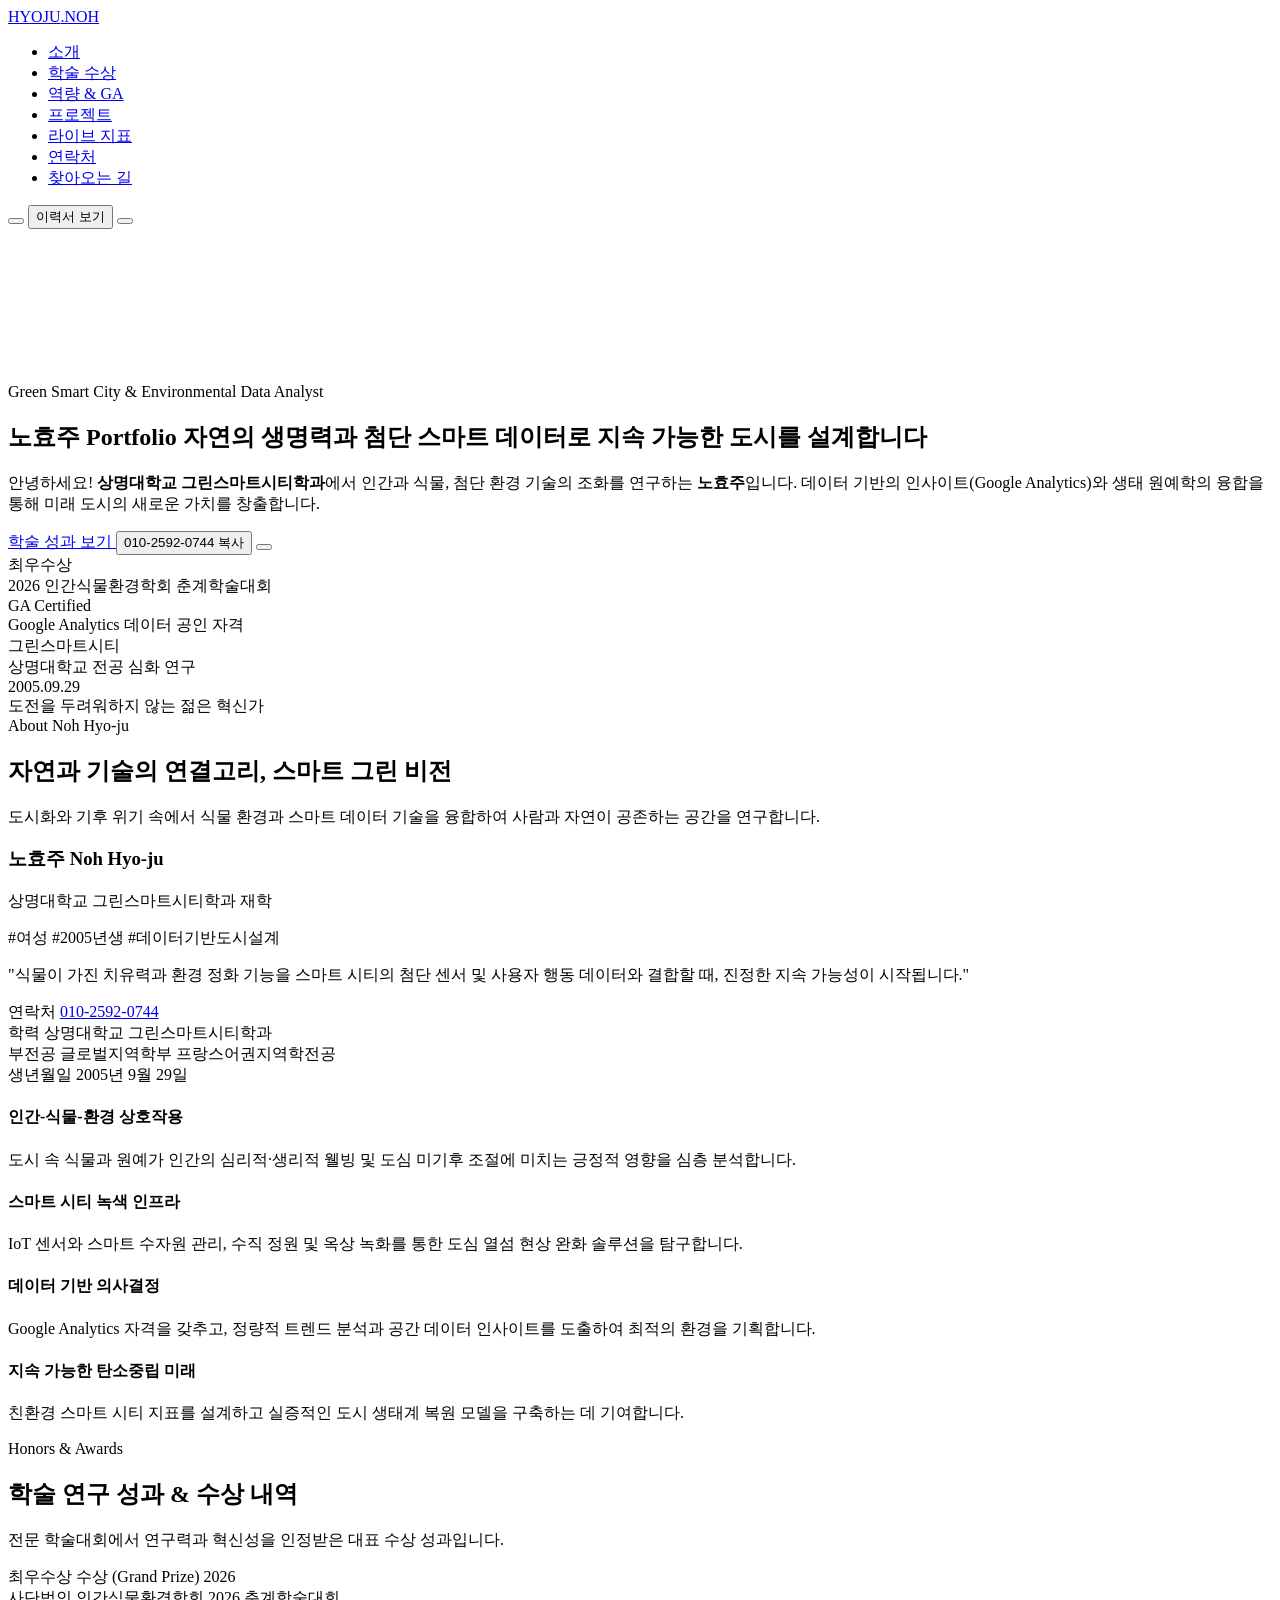
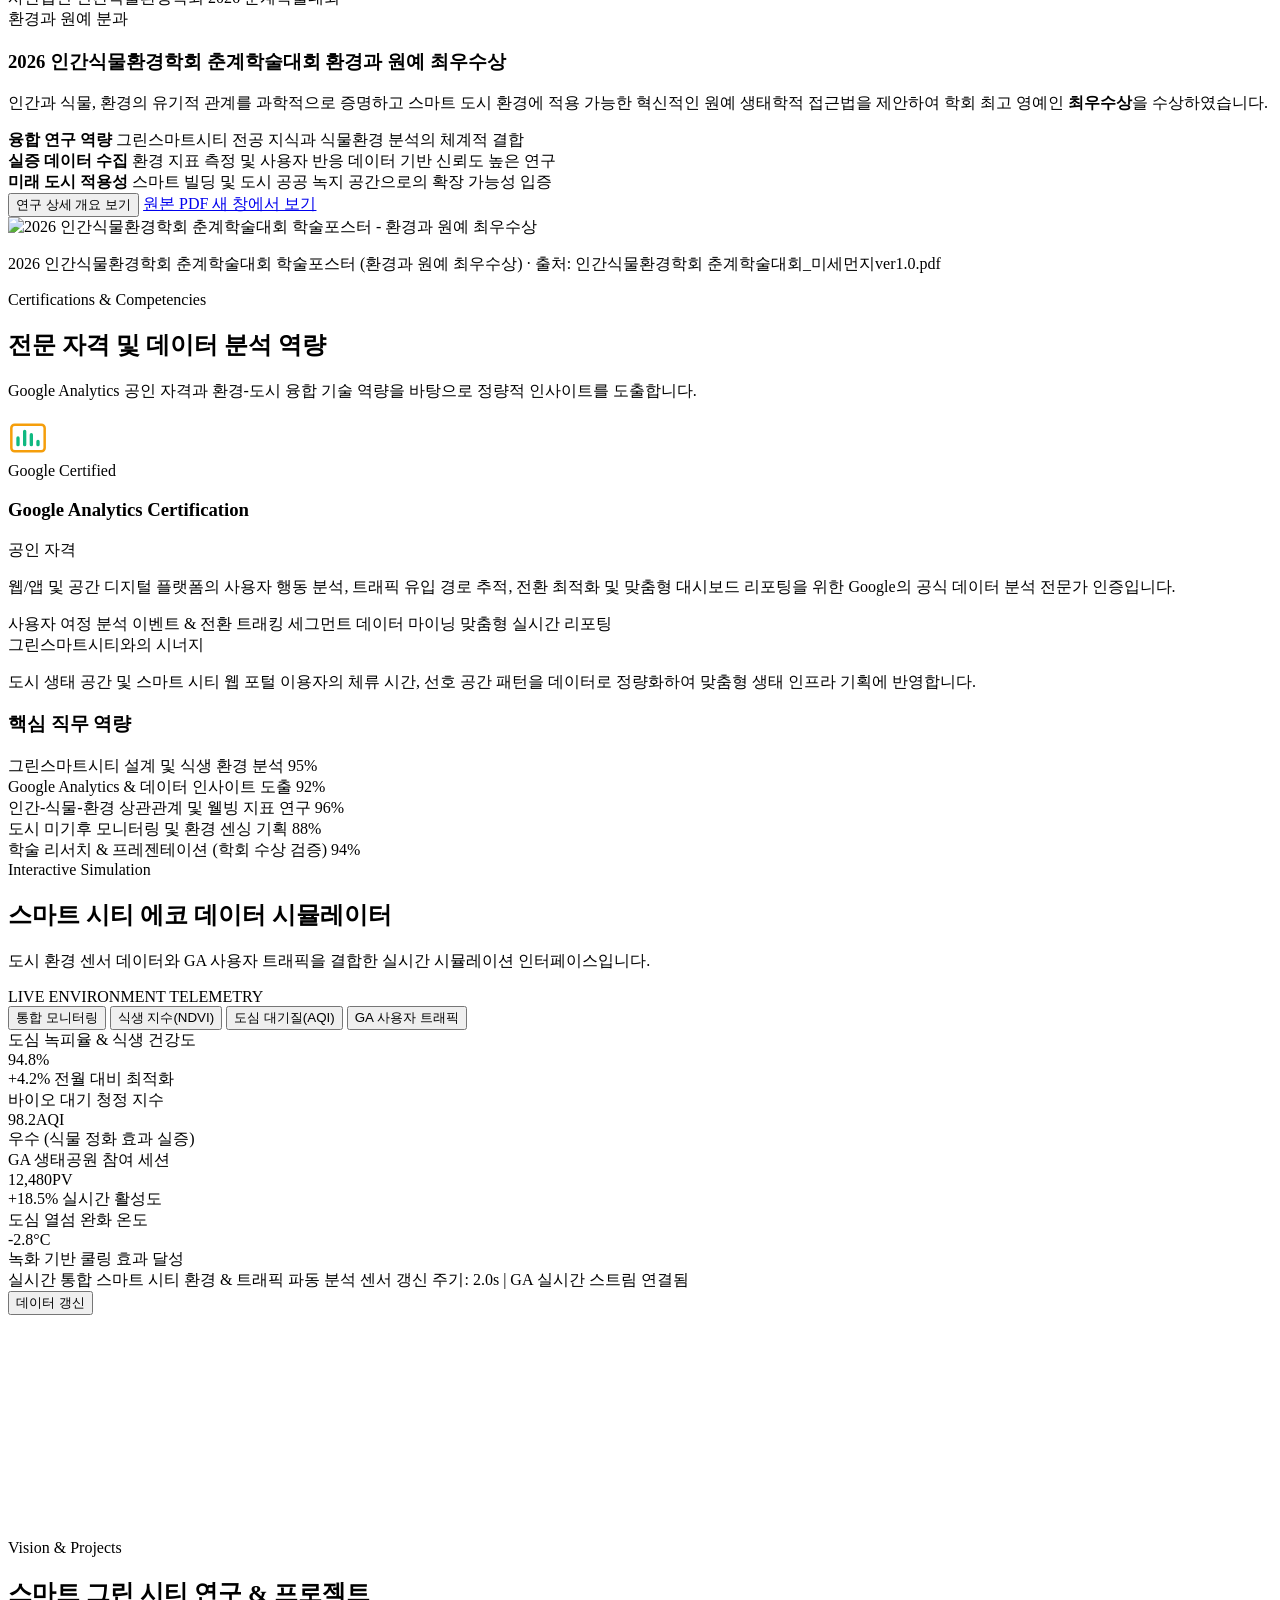
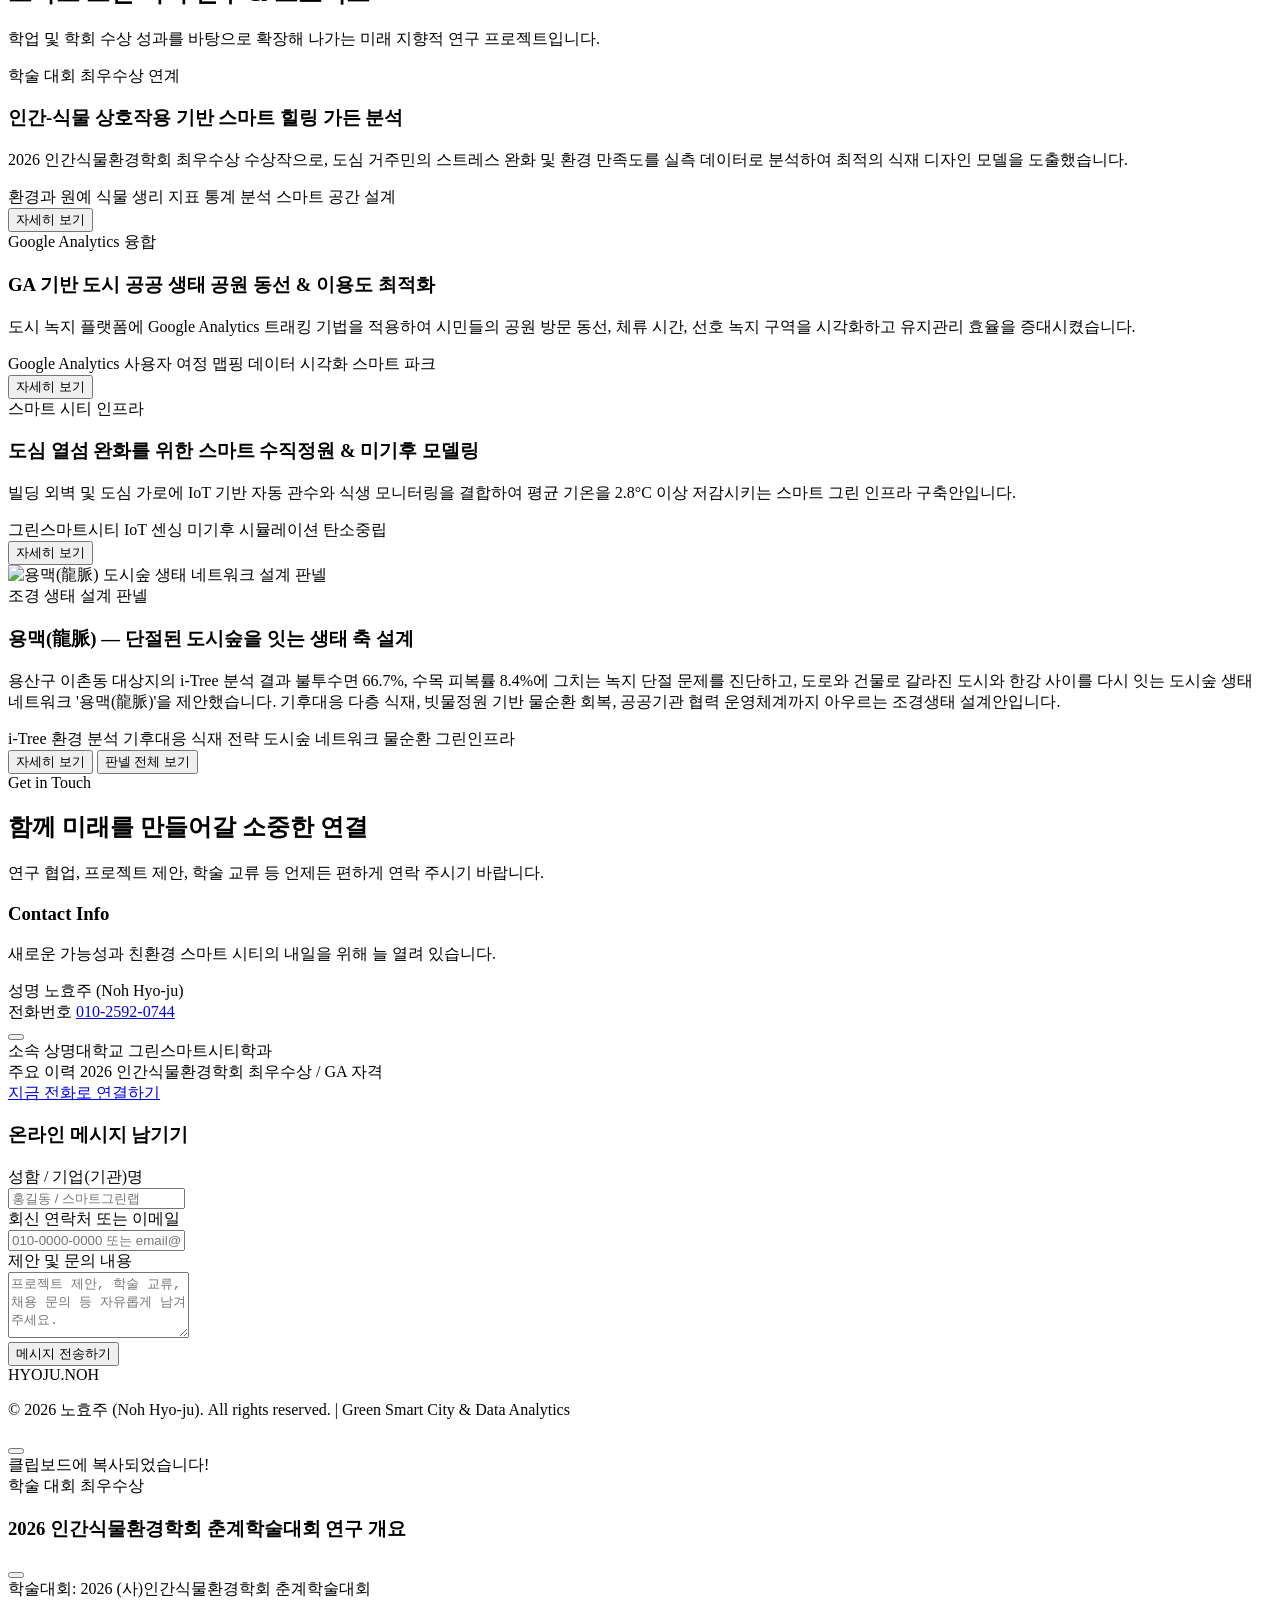
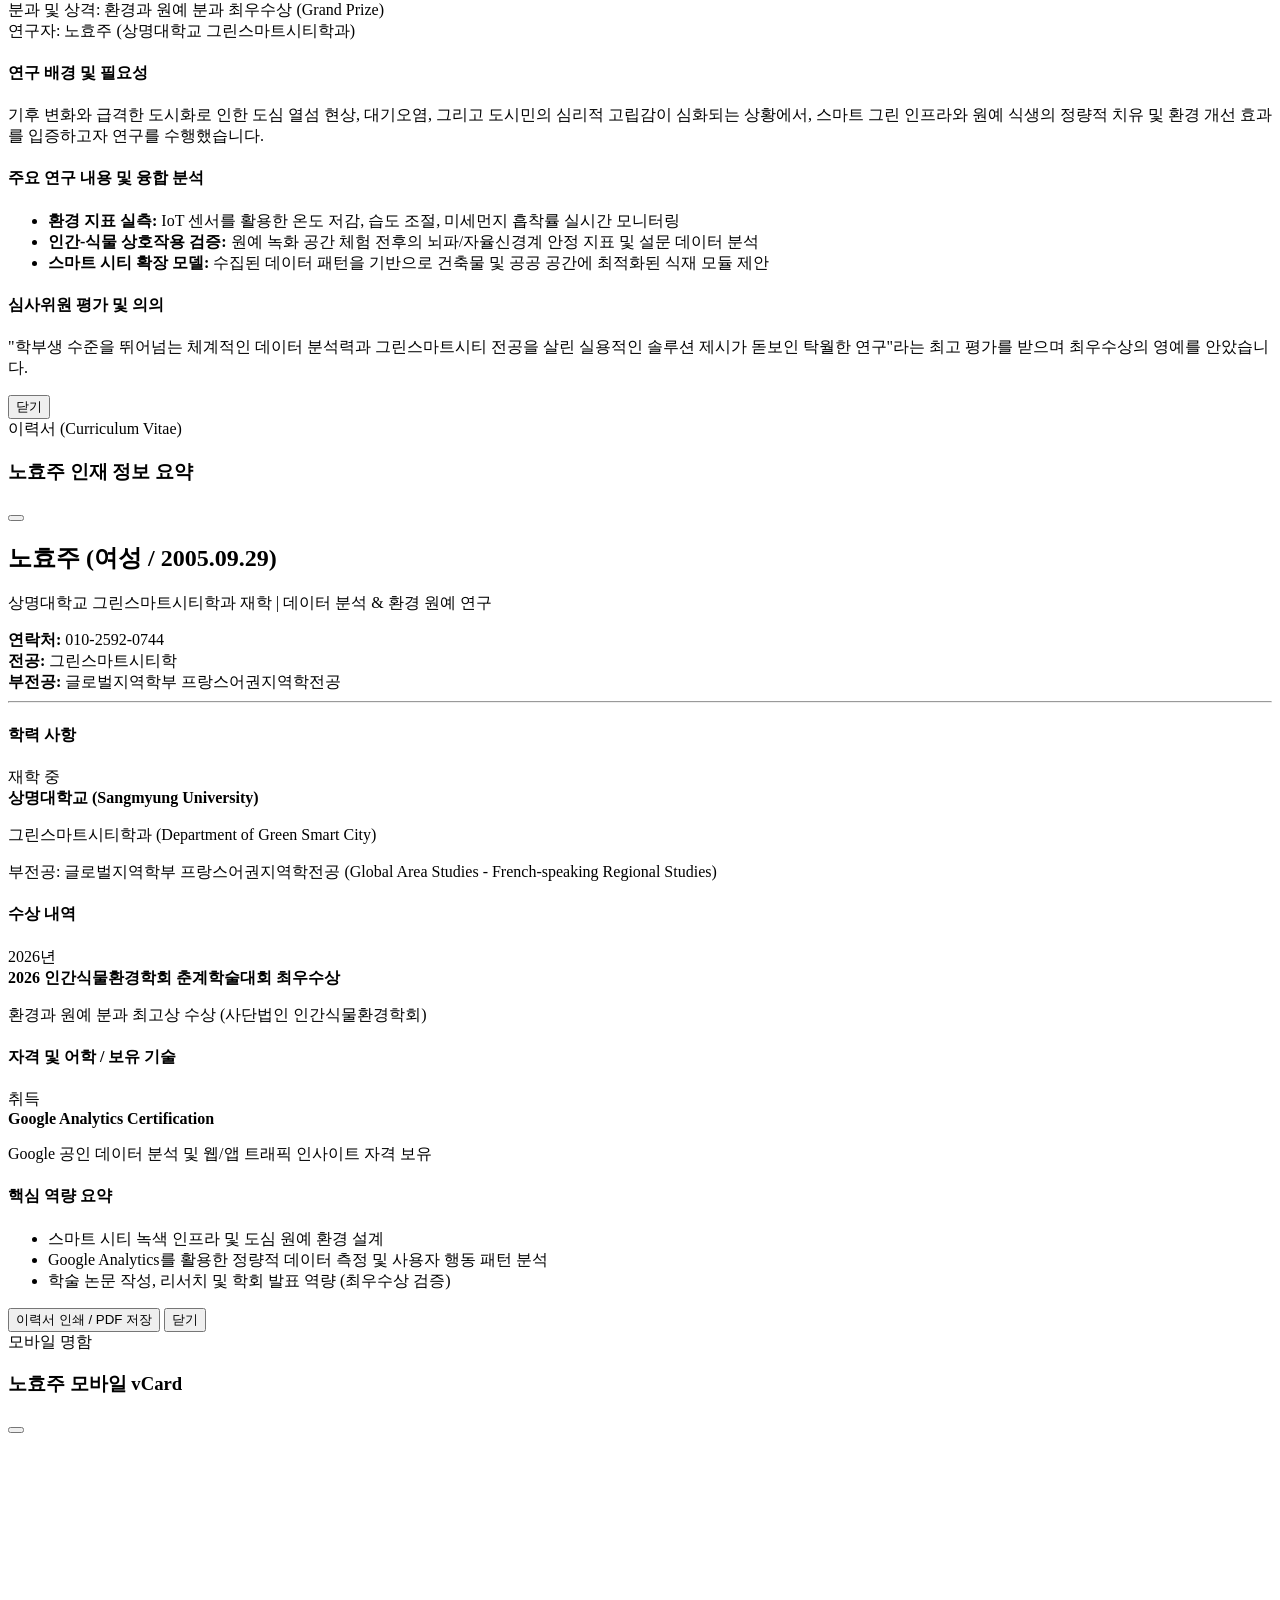
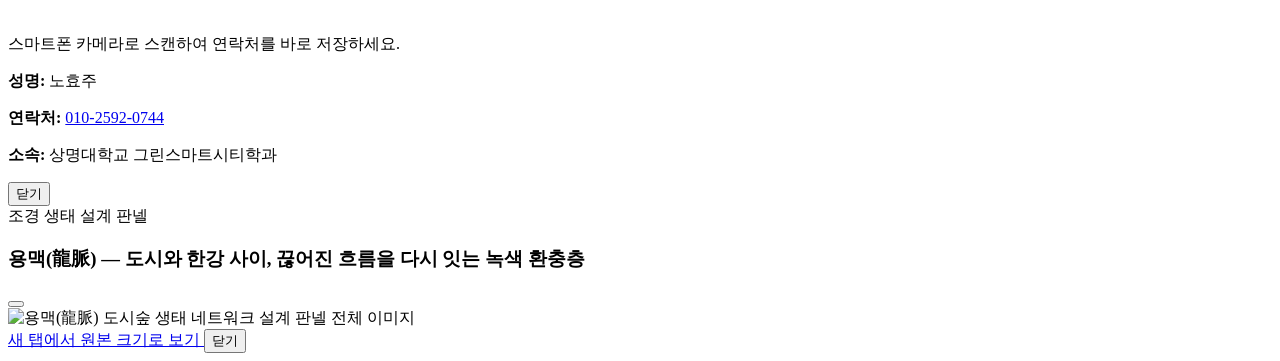
==== frontend/index.html @ 2e43e6f2 "Add location page with map, weather, and reservation placeholder - location.html: 찾아오는 길 (상명대학교 천안캠퍼" ====
<!DOCTYPE html>
<html lang="ko" data-theme="light">
<head>
  <meta charset="UTF-8">
  <meta name="viewport" content="width=device-width, initial-scale=1.0">
  <title>노효주 | Green Smart City & Data Analytics Portfolio</title>
  <meta name="description" content="상명대학교 그린스마트시티학과 노효주의 포트폴리오. 2026 인간식물환경학회 최우수상 수상 및 Google Analytics 자격증 기반 데이터 기반 스마트 그린 시티 연구자.">
  <meta name="keywords" content="노효주, 그린스마트시티, 상명대학교, 인간식물환경학회, 환경과 원예, Google Analytics, 포트폴리오, 스마트시티">
  
  <!-- Open Graph -->
  <meta property="og:title" content="노효주 | Green Smart City & Data Analytics Portfolio">
  <meta property="og:description" content="자연과 첨단 기술, 데이터로 지속 가능한 스마트 시티를 설계하는 노효주입니다.">
  <meta property="og:type" content="website">
  
  <!-- Google Fonts & Pretendard -->
  <link rel="preconnect" href="https://fonts.googleapis.com">
  <link rel="preconnect" href="https://fonts.gstatic.com" crossorigin>
  <link href="https://fonts.googleapis.com/css2?family=Outfit:wght@300;400;500;600;700;800&family=Plus+Jakarta+Sans:wght@400;500;600;700&display=swap" rel="stylesheet">
  <link rel="stylesheet" as="style" crossorigin href="https://cdn.jsdelivr.net/gh/orioncactus/pretendard@v1.3.9/dist/web/static/pretendard.css" />
  
  <!-- Lucide Icons CDN -->
  <script src="https://unpkg.com/lucide@latest"></script>
  
  <!-- Animate.css CDN -->
  <link rel="stylesheet" href="https://cdnjs.cloudflare.com/ajax/libs/animate.css/4.1.1/animate.min.css"/>
  
  <!-- Main CSS -->
  <link rel="stylesheet" href="style.css">
</head>
<body>
  <!-- Ambient Gradient Orbs -->
  <div class="ambient-glow orb-1"></div>
  <div class="ambient-glow orb-2"></div>
  <div class="ambient-glow orb-3"></div>

  <!-- Header / Navigation Bar -->
  <header class="header animate__animated animate__fadeInDown" id="header">
    <div class="container nav-container">
      <a href="#hero" class="brand-logo">
        <span class="logo-icon animate__animated animate__pulse animate__infinite"><i data-lucide="leaf"></i></span>
        <span class="logo-text">HYOJU<span class="highlight">.NOH</span></span>
      </a>

      <nav class="nav-menu" id="navMenu">
        <ul class="nav-list">
          <li><a href="#about" class="nav-link"><i data-lucide="user"></i> 소개</a></li>
          <li><a href="#awards" class="nav-link"><i data-lucide="award"></i> 학술 수상</a></li>
          <li><a href="#skills" class="nav-link"><i data-lucide="bar-chart-2"></i> 역량 & GA</a></li>
          <li><a href="#projects" class="nav-link"><i data-lucide="folder-git-2"></i> 프로젝트</a></li>
          <li><a href="#dashboard" class="nav-link"><i data-lucide="activity"></i> 라이브 지표</a></li>
          <li><a href="#contact" class="nav-link"><i data-lucide="mail"></i> 연락처</a></li>
          <li><a href="location.html" class="nav-link"><i data-lucide="map-pin"></i> 찾아오는 길</a></li>
        </ul>
      </nav>

      <div class="nav-actions">
        <button class="theme-toggle-btn" id="themeToggle" title="테마 전환" aria-label="테마 전환">
          <i data-lucide="sun" class="sun-icon"></i>
          <i data-lucide="moon" class="moon-icon"></i>
        </button>

        <button class="btn btn-outline cv-btn" id="openResumeBtn">
          <i data-lucide="file-text"></i>
          <span>이력서 보기</span>
        </button>

        <button class="hamburger-btn" id="mobileMenuBtn" aria-label="메뉴 열기">
          <i data-lucide="menu"></i>
        </button>
      </div>
    </div>
  </header>

  <!-- Hero Section -->
  <section class="hero-section" id="hero">
    <canvas id="heroCanvas" class="hero-canvas"></canvas>
    
    <div class="container hero-container">
      <div class="hero-badge-wrapper animate__animated animate__fadeInDown">
        <div class="status-badge">
          <span class="status-pulse"></span>
          <span>Green Smart City & Environmental Data Analyst</span>
        </div>
      </div>

      <h1 class="hero-title animate__animated animate__fadeInUp">
        <span class="gradient-text">노효주</span> Portfolio
        <span class="hero-title-tagline">자연의 생명력과 첨단 스마트 데이터로 지속 가능한 도시를 설계합니다</span>
      </h1>

      <p class="hero-subtitle animate__animated animate__fadeInUp animate__delay-1s">
        안녕하세요! <strong>상명대학교 그린스마트시티학과</strong>에서 인간과 식물, 첨단 환경 기술의 조화를 연구하는 
        <strong>노효주</strong>입니다. 데이터 기반의 인사이트(Google Analytics)와 생태 원예학의 융합을 통해 미래 도시의 새로운 가치를 창출합니다.
      </p>

      <div class="hero-actions animate__animated animate__fadeInUp animate__delay-1s">
        <a href="#awards" class="btn btn-primary">
          <i data-lucide="trophy"></i>
          <span>학술 성과 보기</span>
        </a>
        <button class="btn btn-glass copy-phone-btn" data-phone="010-2592-0744">
          <i data-lucide="phone"></i>
          <span>010-2592-0744 복사</span>
        </button>
        <button class="btn btn-icon-only qr-btn" id="openQrBtn" title="모바일 명함 QR">
          <i data-lucide="qr-code"></i>
        </button>
      </div>

      <!-- Quick Metrics Ribbon -->
      <div class="hero-metrics-ribbon">
        <div class="metric-card animate__animated animate__fadeInUp" style="animation-delay: 0.3s;">
          <div class="metric-icon"><i data-lucide="trophy"></i></div>
          <div class="metric-content">
            <div class="metric-value">최우수상</div>
            <div class="metric-label">2026 인간식물환경학회 춘계학술대회</div>
          </div>
        </div>

        <div class="metric-card animate__animated animate__fadeInUp" style="animation-delay: 0.45s;">
          <div class="metric-icon"><i data-lucide="shield-check"></i></div>
          <div class="metric-content">
            <div class="metric-value">GA Certified</div>
            <div class="metric-label">Google Analytics 데이터 공인 자격</div>
          </div>
        </div>

        <div class="metric-card animate__animated animate__fadeInUp" style="animation-delay: 0.6s;">
          <div class="metric-icon"><i data-lucide="sprout"></i></div>
          <div class="metric-content">
            <div class="metric-value">그린스마트시티</div>
            <div class="metric-label">상명대학교 전공 심화 연구</div>
          </div>
        </div>

        <div class="metric-card animate__animated animate__fadeInUp" style="animation-delay: 0.75s;">
          <div class="metric-icon"><i data-lucide="sparkles"></i></div>
          <div class="metric-content">
            <div class="metric-value">2005.09.29</div>
            <div class="metric-label">도전을 두려워하지 않는 젊은 혁신가</div>
          </div>
        </div>
      </div>
    </div>
  </section>

  <!-- About Me Section -->
  <section class="section about-section" id="about">
    <div class="container">
      <div class="section-header" data-animate="animate__fadeInUp">
        <div class="section-pill"><i data-lucide="compass"></i> About Noh Hyo-ju</div>
        <h2 class="section-title">자연과 기술의 연결고리, <span class="gradient-text">스마트 그린 비전</span></h2>
        <p class="section-desc">
          도시화와 기후 위기 속에서 식물 환경과 스마트 데이터 기술을 융합하여 사람과 자연이 공존하는 공간을 연구합니다.
        </p>
      </div>

      <div class="about-grid">
        <div class="about-card profile-spotlight-card" data-animate="animate__fadeInLeft">
          <div class="profile-avatar-wrap">
            <div class="avatar-ring">
              <div class="avatar-inner">
                <i data-lucide="flower-2" class="avatar-icon"></i>
              </div>
            </div>
            <div class="avatar-info">
              <h3 class="profile-name">노효주 <span class="profile-en">Noh Hyo-ju</span></h3>
              <p class="profile-role">상명대학교 그린스마트시티학과 재학</p>
              <div class="profile-tags">
                <span class="tag">#여성</span>
                <span class="tag">#2005년생</span>
                <span class="tag">#데이터기반도시설계</span>
              </div>
            </div>
          </div>

          <div class="profile-quote">
            <i data-lucide="quote" class="quote-icon"></i>
            <p>
              "식물이 가진 치유력과 환경 정화 기능을 스마트 시티의 첨단 센서 및 사용자 행동 데이터와 결합할 때, 진정한 지속 가능성이 시작됩니다."
            </p>
          </div>

          <div class="profile-contact-list">
            <div class="contact-item">
              <i data-lucide="phone-call"></i>
              <div class="contact-text">
                <span class="label">연락처</span>
                <a href="tel:010-2592-0744" class="value link">010-2592-0744</a>
              </div>
            </div>
            <div class="contact-item">
              <i data-lucide="graduation-cap"></i>
              <div class="contact-text">
                <span class="label">학력</span>
                <span class="value">상명대학교 그린스마트시티학과</span>
              </div>
            </div>
            <div class="contact-item">
              <i data-lucide="globe"></i>
              <div class="contact-text">
                <span class="label">부전공</span>
                <span class="value">글로벌지역학부 프랑스어권지역학전공</span>
              </div>
            </div>
            <div class="contact-item">
              <i data-lucide="calendar"></i>
              <div class="contact-text">
                <span class="label">생년월일</span>
                <span class="value">2005년 9월 29일</span>
              </div>
            </div>
          </div>
        </div>

        <!-- Pillars Grid -->
        <div class="about-pillars-grid" data-animate="animate__fadeInRight">
          <div class="pillar-card" data-animate="animate__fadeInUp">
            <div class="pillar-icon-box color-1">
              <i data-lucide="tree-pine"></i>
            </div>
            <h4>인간-식물-환경 상호작용</h4>
            <p>도시 속 식물과 원예가 인간의 심리적·생리적 웰빙 및 도심 미기후 조절에 미치는 긍정적 영향을 심층 분석합니다.</p>
          </div>

          <div class="pillar-card" data-animate="animate__fadeInUp">
            <div class="pillar-icon-box color-2">
              <i data-lucide="cpu"></i>
            </div>
            <h4>스마트 시티 녹색 인프라</h4>
            <p>IoT 센서와 스마트 수자원 관리, 수직 정원 및 옥상 녹화를 통한 도심 열섬 현상 완화 솔루션을 탐구합니다.</p>
          </div>

          <div class="pillar-card" data-animate="animate__fadeInUp">
            <div class="pillar-icon-box color-3">
              <i data-lucide="line-chart"></i>
            </div>
            <h4>데이터 기반 의사결정</h4>
            <p>Google Analytics 자격을 갖추고, 정량적 트렌드 분석과 공간 데이터 인사이트를 도출하여 최적의 환경을 기획합니다.</p>
          </div>

          <div class="pillar-card" data-animate="animate__fadeInUp">
            <div class="pillar-icon-box color-4">
              <i data-lucide="globe"></i>
            </div>
            <h4>지속 가능한 탄소중립 미래</h4>
            <p>친환경 스마트 시티 지표를 설계하고 실증적인 도시 생태계 복원 모델을 구축하는 데 기여합니다.</p>
          </div>
        </div>
      </div>
    </div>
  </section>

  <!-- Awards Section -->
  <section class="section awards-section" id="awards">
    <div class="container">
      <div class="section-header" data-animate="animate__fadeInUp">
        <div class="section-pill gold-pill"><i data-lucide="award"></i> Honors & Awards</div>
        <h2 class="section-title">학술 연구 성과 <span class="gradient-text-gold">& 수상 내역</span></h2>
        <p class="section-desc">
          전문 학술대회에서 연구력과 혁신성을 인정받은 대표 수상 성과입니다.
        </p>
      </div>

      <div class="award-spotlight-wrapper" data-animate="animate__zoomIn">
        <div class="award-card-main glow-gold">
          <div class="award-badge-top">
            <span class="trophy-badge animate__animated animate__pulse animate__infinite"><i data-lucide="medal"></i> 최우수상 수상 (Grand Prize)</span>
            <span class="year-badge">2026</span>
          </div>

          <div class="award-content-grid">
            <div class="award-visual">
              <div class="award-medal-art">
                <div class="medal-circle animate__animated animate__pulse animate__infinite">
                  <i data-lucide="trophy" class="large-trophy-icon"></i>
                </div>
                <div class="confetti-effect"></div>
              </div>
              <div class="award-association">
                <span class="org-name">사단법인 인간식물환경학회</span>
                <span class="conf-name">2026 춘계학술대회</span>
              </div>
            </div>

            <div class="award-details">
              <div class="award-category-tag">환경과 원예 분과</div>
              <h3 class="award-title">2026 인간식물환경학회 춘계학술대회 환경과 원예 최우수상</h3>
              
              <p class="award-summary">
                인간과 식물, 환경의 유기적 관계를 과학적으로 증명하고 스마트 도시 환경에 적용 가능한 혁신적인 원예 생태학적 접근법을 제안하여 학회 최고 영예인 <strong>최우수상</strong>을 수상하였습니다.
              </p>

              <div class="award-highlights-grid">
                <div class="highlight-item">
                  <div class="h-icon"><i data-lucide="check-circle-2"></i></div>
                  <div>
                    <strong>융합 연구 역량</strong>
                    <span>그린스마트시티 전공 지식과 식물환경 분석의 체계적 결합</span>
                  </div>
                </div>
                <div class="highlight-item">
                  <div class="h-icon"><i data-lucide="check-circle-2"></i></div>
                  <div>
                    <strong>실증 데이터 수집</strong>
                    <span>환경 지표 측정 및 사용자 반응 데이터 기반 신뢰도 높은 연구</span>
                  </div>
                </div>
                <div class="highlight-item">
                  <div class="h-icon"><i data-lucide="check-circle-2"></i></div>
                  <div>
                    <strong>미래 도시 적용성</strong>
                    <span>스마트 빌딩 및 도시 공공 녹지 공간으로의 확장 가능성 입증</span>
                  </div>
                </div>
              </div>

              <div class="award-footer-actions">
                <button class="btn btn-gold" id="openAwardModalBtn">
                  <i data-lucide="file-search"></i>
                  <span>연구 상세 개요 보기</span>
                </button>
                <a class="btn btn-outline" href="인간식물환경학회%20춘계학술대회_미세먼지ver1.0.pdf" target="_blank" rel="noopener">
                  <i data-lucide="file-image"></i>
                  <span>원본 PDF 새 창에서 보기</span>
                </a>
              </div>
            </div>
          </div>

          <div class="award-poster-block">
            <img src="assets/award-poster.jpg" alt="2026 인간식물환경학회 춘계학술대회 학술포스터 - 환경과 원예 최우수상" class="award-poster-img" loading="lazy">
            <p class="award-poster-caption">2026 인간식물환경학회 춘계학술대회 학술포스터 (환경과 원예 최우수상) · 출처: 인간식물환경학회 춘계학술대회_미세먼지ver1.0.pdf</p>
          </div>
        </div>
      </div>
    </div>
  </section>

  <!-- Skills & Certifications Section -->
  <section class="section skills-section" id="skills">
    <div class="container">
      <div class="section-header" data-animate="animate__fadeInUp">
        <div class="section-pill"><i data-lucide="shield-check"></i> Certifications & Competencies</div>
        <h2 class="section-title">전문 자격 및 <span class="gradient-text">데이터 분석 역량</span></h2>
        <p class="section-desc">
          Google Analytics 공인 자격과 환경-도시 융합 기술 역량을 바탕으로 정량적 인사이트를 도출합니다.
        </p>
      </div>

      <div class="skills-cert-grid">
        <!-- GA Card -->
        <div class="cert-card-special" data-animate="animate__fadeInLeft">
          <div class="cert-header">
            <div class="cert-brand-logo">
              <svg width="40" height="40" viewBox="0 0 24 24" fill="none" class="ga-icon-svg">
                <path d="M22 18V6a2 2 0 0 0-2-2H4a2 2 0 0 0-2 2v12a2 2 0 0 0 2 2h16a2 2 0 0 0 2-2z" stroke="#F59E0B" stroke-width="1.5"/>
                <path d="M6 16v-4M10 16V8M14 16v-6M18 16v-2" stroke="#10B981" stroke-width="2" stroke-linecap="round"/>
              </svg>
            </div>
            <div class="cert-title-wrap">
              <span class="cert-org">Google Certified</span>
              <h3 class="cert-title">Google Analytics Certification</h3>
            </div>
            <div class="cert-verified-pill">
              <i data-lucide="badge-check"></i> 공인 자격
            </div>
          </div>

          <p class="cert-desc">
            웹/앱 및 공간 디지털 플랫폼의 사용자 행동 분석, 트래픽 유입 경로 추적, 전환 최적화 및 맞춤형 대시보드 리포팅을 위한 Google의 공식 데이터 분석 전문가 인증입니다.
          </p>

          <div class="cert-skills-chips">
            <span class="chip"><i data-lucide="trending-up"></i> 사용자 여정 분석</span>
            <span class="chip"><i data-lucide="pie-chart"></i> 이벤트 & 전환 트래킹</span>
            <span class="chip"><i data-lucide="layers"></i> 세그먼트 데이터 마이닝</span>
            <span class="chip"><i data-lucide="table"></i> 맞춤형 실시간 리포팅</span>
          </div>

          <div class="ga-feature-box">
            <div class="box-title"><i data-lucide="lightbulb"></i> 그린스마트시티와의 시너지</div>
            <p>도시 생태 공간 및 스마트 시티 웹 포털 이용자의 체류 시간, 선호 공간 패턴을 데이터로 정량화하여 맞춤형 생태 인프라 기획에 반영합니다.</p>
          </div>
        </div>

        <!-- Technical Competencies -->
        <div class="tech-competency-card" data-animate="animate__fadeInRight">
          <h3 class="comp-title"><i data-lucide="sliders"></i> 핵심 직무 역량</h3>

          <div class="skill-meter-group">
            <div class="skill-meter-item">
              <div class="skill-label-wrap">
                <span class="skill-name">그린스마트시티 설계 및 식생 환경 분석</span>
                <span class="skill-percent">95%</span>
              </div>
              <div class="progress-bar-bg">
                <div class="progress-bar-fill" style="width: 95%;"></div>
              </div>
            </div>

            <div class="skill-meter-item">
              <div class="skill-label-wrap">
                <span class="skill-name">Google Analytics & 데이터 인사이트 도출</span>
                <span class="skill-percent">92%</span>
              </div>
              <div class="progress-bar-bg">
                <div class="progress-bar-fill" style="width: 92%;"></div>
              </div>
            </div>

            <div class="skill-meter-item">
              <div class="skill-label-wrap">
                <span class="skill-name">인간-식물-환경 상관관계 및 웰빙 지표 연구</span>
                <span class="skill-percent">96%</span>
              </div>
              <div class="progress-bar-bg">
                <div class="progress-bar-fill" style="width: 96%;"></div>
              </div>
            </div>

            <div class="skill-meter-item">
              <div class="skill-label-wrap">
                <span class="skill-name">도시 미기후 모니터링 및 환경 센싱 기획</span>
                <span class="skill-percent">88%</span>
              </div>
              <div class="progress-bar-bg">
                <div class="progress-bar-fill" style="width: 88%;"></div>
              </div>
            </div>

            <div class="skill-meter-item">
              <div class="skill-label-wrap">
                <span class="skill-name">학술 리서치 & 프레젠테이션 (학회 수상 검증)</span>
                <span class="skill-percent">94%</span>
              </div>
              <div class="progress-bar-bg">
                <div class="progress-bar-fill" style="width: 94%;"></div>
              </div>
            </div>
          </div>
        </div>
      </div>
    </div>
  </section>

  <!-- Interactive Live Eco-Data Dashboard Section -->
  <section class="section dashboard-section" id="dashboard">
    <div class="container">
      <div class="section-header" data-animate="animate__fadeInUp">
        <div class="section-pill"><i data-lucide="activity"></i> Interactive Simulation</div>
        <h2 class="section-title">스마트 시티 <span class="gradient-text">에코 데이터 시뮬레이터</span></h2>
        <p class="section-desc">
          도시 환경 센서 데이터와 GA 사용자 트래픽을 결합한 실시간 시뮬레이션 인터페이스입니다.
        </p>
      </div>

      <div class="dashboard-shell" data-animate="animate__fadeInUp">
        <div class="dash-toolbar">
          <div class="dash-status">
            <span class="live-dot"></span>
            <span>LIVE ENVIRONMENT TELEMETRY</span>
          </div>
          <div class="dash-tabs" id="dashTabs">
            <button class="dash-tab active" data-mode="all">통합 모니터링</button>
            <button class="dash-tab" data-mode="plant">식생 지수(NDVI)</button>
            <button class="dash-tab" data-mode="air">도심 대기질(AQI)</button>
            <button class="dash-tab" data-mode="ga">GA 사용자 트래픽</button>
          </div>
        </div>

        <div class="dash-metric-cards-grid">
          <div class="dash-stat-card" data-animate="animate__fadeInUp" style="animation-delay: 0.1s;">
            <div class="stat-head">
              <span>도심 녹피율 & 식생 건강도</span>
              <i data-lucide="leaf" class="text-emerald"></i>
            </div>
            <div class="stat-number" id="valPlant">94.8<span class="stat-unit">%</span></div>
            <div class="stat-trend positive">
              <i data-lucide="arrow-up-right"></i> +4.2% 전월 대비 최적화
            </div>
          </div>

          <div class="dash-stat-card" data-animate="animate__fadeInUp" style="animation-delay: 0.2s;">
            <div class="stat-head">
              <span>바이오 대기 청정 지수</span>
              <i data-lucide="wind" class="text-teal"></i>
            </div>
            <div class="stat-number" id="valAir">98.2<span class="stat-unit">AQI</span></div>
            <div class="stat-trend positive">
              <i data-lucide="check"></i> 우수 (식물 정화 효과 실증)
            </div>
          </div>

          <div class="dash-stat-card" data-animate="animate__fadeInUp" style="animation-delay: 0.3s;">
            <div class="stat-head">
              <span>GA 생태공원 참여 세션</span>
              <i data-lucide="users" class="text-amber"></i>
            </div>
            <div class="stat-number" id="valTraffic">12,480<span class="stat-unit">PV</span></div>
            <div class="stat-trend positive">
              <i data-lucide="arrow-up-right"></i> +18.5% 실시간 활성도
            </div>
          </div>

          <div class="dash-stat-card" data-animate="animate__fadeInUp" style="animation-delay: 0.4s;">
            <div class="stat-head">
              <span>도심 열섬 완화 온도</span>
              <i data-lucide="thermometer-snowflake" class="text-lime"></i>
            </div>
            <div class="stat-number" id="valTemp">-2.8<span class="stat-unit">°C</span></div>
            <div class="stat-trend positive">
              <i data-lucide="sparkles"></i> 녹화 기반 쿨링 효과 달성
            </div>
          </div>
        </div>

        <div class="dash-canvas-box">
          <div class="chart-header">
            <div class="chart-title-wrap">
              <span class="chart-title" id="chartTitle">실시간 통합 스마트 시티 환경 & 트래픽 파동 분석</span>
              <span class="chart-subtitle">센서 갱신 주기: 2.0s | GA 실시간 스트림 연결됨</span>
            </div>
            <button class="btn btn-sm btn-glass" id="triggerPulseBtn">
              <i data-lucide="refresh-cw"></i> 데이터 갱신
            </button>
          </div>
          <canvas id="liveTelemetryCanvas" height="220"></canvas>
        </div>
      </div>
    </div>
  </section>

  <!-- Projects / Vision Section -->
  <section class="section projects-section" id="projects">
    <div class="container">
      <div class="section-header" data-animate="animate__fadeInUp">
        <div class="section-pill"><i data-lucide="folder-git-2"></i> Vision & Projects</div>
        <h2 class="section-title">스마트 그린 시티 <span class="gradient-text">연구 & 프로젝트</span></h2>
        <p class="section-desc">
          학업 및 학회 수상 성과를 바탕으로 확장해 나가는 미래 지향적 연구 프로젝트입니다.
        </p>
      </div>

      <div class="projects-grid">
        <!-- Project 1 -->
        <div class="project-card" data-animate="animate__fadeInUp" style="animation-delay: 0.15s;">
          <div class="project-img-banner banner-1">
            <div class="banner-overlay"></div>
            <div class="project-tag">학술 대회 최우수상 연계</div>
            <div class="banner-icon-float"><i data-lucide="sprout"></i></div>
          </div>
          <div class="project-body">
            <h3 class="project-title">인간-식물 상호작용 기반 스마트 힐링 가든 분석</h3>
            <p class="project-summary">
              2026 인간식물환경학회 최우수상 수상작으로, 도심 거주민의 스트레스 완화 및 환경 만족도를 실측 데이터로 분석하여 최적의 식재 디자인 모델을 도출했습니다.
            </p>
            <div class="project-tech-tags">
              <span>환경과 원예</span>
              <span>식물 생리 지표</span>
              <span>통계 분석</span>
              <span>스마트 공간 설계</span>
            </div>
            <button class="btn btn-sm btn-glass project-detail-toggle" type="button" aria-expanded="false" aria-controls="project-detail-1">
              <i data-lucide="plus"></i>
              <span>자세히 보기</span>
            </button>
            <div class="project-details" id="project-detail-1" hidden>
              <div class="project-detail-row"><strong>문제</strong><span>도심 거주민의 스트레스와 환경 만족도를 식물·환경과 연결해 확인합니다.</span></div>
              <div class="project-detail-row"><strong>목표</strong><span>실측 데이터를 바탕으로 스마트 힐링 가든과 식재 디자인의 방향을 제안합니다.</span></div>
              <div class="project-detail-row"><strong>데이터·도구</strong><span>환경과 원예, 식물 생리 지표, 통계 분석</span></div>
              <div class="project-detail-row"><strong>나의 역할</strong><span>연구 방법과 구체적인 담당 범위는 원문 자료 확인 필요</span></div>
              <div class="project-detail-row"><strong>결과</strong><span>2026 인간식물환경학회 춘계학술대회 환경과 원예 최우수상</span></div>
            </div>
          </div>
        </div>

        <!-- Project 2 -->
        <div class="project-card" data-animate="animate__fadeInUp" style="animation-delay: 0.3s;">
          <div class="project-img-banner banner-2">
            <div class="banner-overlay"></div>
            <div class="project-tag">Google Analytics 융합</div>
            <div class="banner-icon-float"><i data-lucide="bar-chart"></i></div>
          </div>
          <div class="project-body">
            <h3 class="project-title">GA 기반 도시 공공 생태 공원 동선 & 이용도 최적화</h3>
            <p class="project-summary">
              도시 녹지 플랫폼에 Google Analytics 트래킹 기법을 적용하여 시민들의 공원 방문 동선, 체류 시간, 선호 녹지 구역을 시각화하고 유지관리 효율을 증대시켰습니다.
            </p>
            <div class="project-tech-tags">
              <span>Google Analytics</span>
              <span>사용자 여정 맵핑</span>
              <span>데이터 시각화</span>
              <span>스마트 파크</span>
            </div>
            <button class="btn btn-sm btn-glass project-detail-toggle" type="button" aria-expanded="false" aria-controls="project-detail-2">
              <i data-lucide="plus"></i>
              <span>자세히 보기</span>
            </button>
            <div class="project-details" id="project-detail-2" hidden>
              <div class="project-detail-row"><strong>문제</strong><span>도시 녹지 공간의 이용 흐름과 방문자 행동을 파악할 필요가 있습니다.</span></div>
              <div class="project-detail-row"><strong>목표</strong><span>방문 동선, 체류 시간, 선호 녹지 구역을 데이터로 확인합니다.</span></div>
              <div class="project-detail-row"><strong>데이터·도구</strong><span>Google Analytics, 사용자 여정 맵핑, 데이터 시각화</span></div>
              <div class="project-detail-row"><strong>나의 역할</strong><span>분석 설정과 실제 담당 범위는 관련 작업 기록 확인 필요</span></div>
              <div class="project-detail-row"><strong>결과</strong><span>도시 공공 생태 공원의 이용 데이터를 관리와 설계에 연결하는 방향을 제안했습니다.</span></div>
            </div>
          </div>
        </div>

        <!-- Project 3 -->
        <div class="project-card" data-animate="animate__fadeInUp" style="animation-delay: 0.45s;">
          <div class="project-img-banner banner-3">
            <div class="banner-overlay"></div>
            <div class="project-tag">스마트 시티 인프라</div>
            <div class="banner-icon-float"><i data-lucide="building-2"></i></div>
          </div>
          <div class="project-body">
            <h3 class="project-title">도심 열섬 완화를 위한 스마트 수직정원 & 미기후 모델링</h3>
            <p class="project-summary">
              빌딩 외벽 및 도심 가로에 IoT 기반 자동 관수와 식생 모니터링을 결합하여 평균 기온을 2.8°C 이상 저감시키는 스마트 그린 인프라 구축안입니다.
            </p>
            <div class="project-tech-tags">
              <span>그린스마트시티</span>
              <span>IoT 센싱</span>
              <span>미기후 시뮬레이션</span>
              <span>탄소중립</span>
            </div>
            <button class="btn btn-sm btn-glass project-detail-toggle" type="button" aria-expanded="false" aria-controls="project-detail-3">
              <i data-lucide="plus"></i>
              <span>자세히 보기</span>
            </button>
            <div class="project-details" id="project-detail-3" hidden>
              <div class="project-detail-row"><strong>문제</strong><span>도심 열섬과 건물·가로 공간의 환경 부담을 완화할 필요가 있습니다.</span></div>
              <div class="project-detail-row"><strong>목표</strong><span>수직정원, 자동 관수, 식생 모니터링을 결합한 그린 인프라를 구상합니다.</span></div>
              <div class="project-detail-row"><strong>데이터·도구</strong><span>IoT 센싱, 미기후 시뮬레이션, 그린스마트시티 설계</span></div>
              <div class="project-detail-row"><strong>나의 역할</strong><span>설계와 모델링의 구체적인 담당 범위는 확인 필요</span></div>
              <div class="project-detail-row"><strong>결과</strong><span>스마트 수직정원과 미기후 관리 모델을 제안했습니다. 성과 수치는 원본 자료 대조 필요</span></div>
            </div>
          </div>
        </div>

        <!-- Project 4 -->
        <div class="project-card" data-animate="animate__fadeInUp" style="animation-delay: 0.6s;">
          <div class="project-img-banner banner-4">
            <img src="assets/urban-forest-panel-thumb.jpg" alt="용맥(龍脈) 도시숲 생태 네트워크 설계 판넬" class="banner-photo" loading="lazy">
            <div class="banner-overlay"></div>
            <div class="project-tag">조경 생태 설계 판넬</div>
            <div class="banner-icon-float"><i data-lucide="trees"></i></div>
          </div>
          <div class="project-body">
            <h3 class="project-title">용맥(龍脈) — 단절된 도시숲을 잇는 생태 축 설계</h3>
            <p class="project-summary">
              용산구 이촌동 대상지의 i-Tree 분석 결과 불투수면 66.7%, 수목 피복률 8.4%에 그치는 녹지 단절 문제를 진단하고, 도로와 건물로 갈라진 도시와 한강 사이를 다시 잇는 도시숲 생태 네트워크 '용맥(龍脈)'을 제안했습니다. 기후대응 다층 식재, 빗물정원 기반 물순환 회복, 공공기관 협력 운영체계까지 아우르는 조경생태 설계안입니다.
            </p>
            <div class="project-tech-tags">
              <span>i-Tree 환경 분석</span>
              <span>기후대응 식재 전략</span>
              <span>도시숲 네트워크</span>
              <span>물순환 그린인프라</span>
            </div>
            <button class="btn btn-sm btn-glass project-detail-toggle" type="button" aria-expanded="false" aria-controls="project-detail-4">
              <i data-lucide="plus"></i>
              <span>자세히 보기</span>
            </button>
            <div class="project-details" id="project-detail-4" hidden>
              <div class="project-detail-row"><strong>문제</strong><span>용산구 이촌동의 단절된 녹지와 도시·한강 사이의 연결 부족을 진단합니다.</span></div>
              <div class="project-detail-row"><strong>목표</strong><span>도시숲을 연결하는 생태 축과 물순환 중심의 그린인프라를 제안합니다.</span></div>
              <div class="project-detail-row"><strong>데이터·도구</strong><span>i-Tree 환경 분석, 기후 대응 다층 식재, 빗물정원 설계</span></div>
              <div class="project-detail-row"><strong>나의 역할</strong><span>설계와 분석의 구체적인 담당 범위는 작업 기록 확인 필요</span></div>
              <div class="project-detail-row"><strong>결과</strong><span>용맥(龍脈) 도시숲 생태 네트워크 설계 판넬을 제작했습니다.</span></div>
            </div>
            <button class="btn btn-sm btn-glass panel-view-btn" id="openPanelModalBtn">
              <i data-lucide="maximize-2"></i>
              <span>판넬 전체 보기</span>
            </button>
          </div>
        </div>
      </div>

      <!-- 관리자 페이지에서 등록/수정한 프로젝트가 여기 자동으로 표시됩니다 -->
      <div id="managedProjectsGrid" class="projects-grid managed-projects-grid"></div>
    </div>
  </section>

  <!-- Contact & Connect Section -->
  <section class="section contact-section" id="contact">
    <div class="container">
      <div class="section-header" data-animate="animate__fadeInUp">
        <div class="section-pill"><i data-lucide="send"></i> Get in Touch</div>
        <h2 class="section-title">함께 미래를 만들어갈 <span class="gradient-text">소중한 연결</span></h2>
        <p class="section-desc">
          연구 협업, 프로젝트 제안, 학술 교류 등 언제든 편하게 연락 주시기 바랍니다.
        </p>
      </div>

      <div class="contact-card-grid">
        <div class="contact-info-panel" data-animate="animate__fadeInLeft">
          <h3>Contact Info</h3>
          <p>새로운 가능성과 친환경 스마트 시티의 내일을 위해 늘 열려 있습니다.</p>

          <div class="info-items-stack">
            <div class="info-box">
              <div class="i-icon"><i data-lucide="user-check"></i></div>
              <div class="i-details">
                <span class="i-label">성명</span>
                <span class="i-val">노효주 (Noh Hyo-ju)</span>
              </div>
            </div>

            <div class="info-box">
              <div class="i-icon"><i data-lucide="phone"></i></div>
              <div class="i-details">
                <span class="i-label">전화번호</span>
                <a href="tel:010-2592-0744" class="i-val link">010-2592-0744</a>
              </div>
              <button class="mini-copy-btn copy-phone-btn" data-phone="010-2592-0744" title="번호 복사">
                <i data-lucide="copy"></i>
              </button>
            </div>

            <div class="info-box">
              <div class="i-icon"><i data-lucide="school"></i></div>
              <div class="i-details">
                <span class="i-label">소속</span>
                <span class="i-val">상명대학교 그린스마트시티학과</span>
              </div>
            </div>

            <div class="info-box">
              <div class="i-icon"><i data-lucide="award"></i></div>
              <div class="i-details">
                <span class="i-label">주요 이력</span>
                <span class="i-val">2026 인간식물환경학회 최우수상 / GA 자격</span>
              </div>
            </div>
          </div>

          <div class="direct-cta-box">
            <a href="tel:010-2592-0744" class="btn btn-primary w-full">
              <i data-lucide="phone-call"></i>
              <span>지금 전화로 연결하기</span>
            </a>
          </div>
        </div>

        <!-- Quick Message Simulation Form -->
        <div class="contact-form-panel" data-animate="animate__fadeInRight">
          <h3>온라인 메시지 남기기</h3>
          <form id="contactForm" class="contact-form">
            <div class="form-group">
              <label for="senderName">성함 / 기업(기관)명</label>
              <div class="input-wrap">
                <i data-lucide="user"></i>
                <input type="text" id="senderName" required placeholder="홍길동 / 스마트그린랩">
              </div>
            </div>

            <div class="form-group">
              <label for="senderContact">회신 연락처 또는 이메일</label>
              <div class="input-wrap">
                <i data-lucide="mail"></i>
                <input type="text" id="senderContact" required placeholder="010-0000-0000 또는 email@domain.com">
              </div>
            </div>

            <div class="form-group">
              <label for="senderMessage">제안 및 문의 내용</label>
              <div class="input-wrap textarea-wrap">
                <textarea id="senderMessage" rows="4" required placeholder="프로젝트 제안, 학술 교류, 채용 문의 등 자유롭게 남겨주세요."></textarea>
              </div>
            </div>

            <button type="submit" class="btn btn-gold w-full" id="submitMsgBtn">
              <i data-lucide="send"></i>
              <span>메시지 전송하기</span>
            </button>
          </form>
        </div>
      </div>
    </div>
  </section>

  <!-- Footer -->
  <footer class="footer">
    <div class="container footer-container">
      <div class="footer-left">
        <div class="footer-logo">
          <i data-lucide="leaf"></i>
          <span>HYOJU.NOH</span>
        </div>
        <p class="footer-copy">© 2026 노효주 (Noh Hyo-ju). All rights reserved. | Green Smart City & Data Analytics</p>
      </div>

      <div class="footer-right">
        <button class="back-to-top-btn" id="backToTopBtn" aria-label="맨 위로 가기">
          <i data-lucide="arrow-up"></i>
        </button>
      </div>
    </div>
  </footer>

  <!-- Toast Notification -->
  <div class="toast" id="toast">
    <i data-lucide="check-circle" class="toast-icon"></i>
    <span class="toast-msg" id="toastMsg">클립보드에 복사되었습니다!</span>
  </div>

  <!-- Modal 1: Award Research Details Modal -->
  <div class="modal-overlay" id="awardModal">
    <div class="modal-card">
      <div class="modal-header">
        <div class="modal-title-group">
          <div class="modal-badge"><i data-lucide="award"></i> 학술 대회 최우수상</div>
          <h3>2026 인간식물환경학회 춘계학술대회 연구 개요</h3>
        </div>
        <button class="modal-close-btn" id="closeAwardModalBtn" aria-label="닫기">
          <i data-lucide="x"></i>
        </button>
      </div>
      <div class="modal-body">
        <div class="award-modal-info-box">
          <div class="row">
            <span class="label">학술대회:</span>
            <span class="value">2026 (사)인간식물환경학회 춘계학술대회</span>
          </div>
          <div class="row">
            <span class="label">분과 및 상격:</span>
            <span class="value text-gold">환경과 원예 분과 최우수상 (Grand Prize)</span>
          </div>
          <div class="row">
            <span class="label">연구자:</span>
            <span class="value">노효주 (상명대학교 그린스마트시티학과)</span>
          </div>
        </div>

        <h4 class="modal-section-h4"><i data-lucide="book-open"></i> 연구 배경 및 필요성</h4>
        <p class="modal-text">
          기후 변화와 급격한 도시화로 인한 도심 열섬 현상, 대기오염, 그리고 도시민의 심리적 고립감이 심화되는 상황에서, 스마트 그린 인프라와 원예 식생의 정량적 치유 및 환경 개선 효과를 입증하고자 연구를 수행했습니다.
        </p>

        <h4 class="modal-section-h4"><i data-lucide="cpu"></i> 주요 연구 내용 및 융합 분석</h4>
        <ul class="modal-list">
          <li><strong>환경 지표 실측:</strong> IoT 센서를 활용한 온도 저감, 습도 조절, 미세먼지 흡착률 실시간 모니터링</li>
          <li><strong>인간-식물 상호작용 검증:</strong> 원예 녹화 공간 체험 전후의 뇌파/자율신경계 안정 지표 및 설문 데이터 분석</li>
          <li><strong>스마트 시티 확장 모델:</strong> 수집된 데이터 패턴을 기반으로 건축물 및 공공 공간에 최적화된 식재 모듈 제안</li>
        </ul>

        <h4 class="modal-section-h4"><i data-lucide="check-circle"></i> 심사위원 평가 및 의의</h4>
        <p class="modal-text">
          "학부생 수준을 뛰어넘는 체계적인 데이터 분석력과 그린스마트시티 전공을 살린 실용적인 솔루션 제시가 돋보인 탁월한 연구"라는 최고 평가를 받으며 최우수상의 영예를 안았습니다.
        </p>
      </div>
      <div class="modal-footer">
        <button class="btn btn-outline" id="closeAwardModalBtn2">닫기</button>
      </div>
    </div>
  </div>

  <!-- Modal 2: Resume / Profile View & Print Modal -->
  <div class="modal-overlay" id="resumeModal">
    <div class="modal-card resume-modal-card">
      <div class="modal-header">
        <div class="modal-title-group">
          <div class="modal-badge"><i data-lucide="file-text"></i> 이력서 (Curriculum Vitae)</div>
          <h3>노효주 인재 정보 요약</h3>
        </div>
        <button class="modal-close-btn" id="closeResumeModalBtn" aria-label="닫기">
          <i data-lucide="x"></i>
        </button>
      </div>
      <div class="modal-body printable-cv" id="printableCv">
        <div class="cv-header">
          <div>
            <h2 class="cv-name">노효주 <span class="cv-gender">(여성 / 2005.09.29)</span></h2>
            <p class="cv-sub">상명대학교 그린스마트시티학과 재학 | 데이터 분석 & 환경 원예 연구</p>
          </div>
          <div class="cv-contact-box">
            <div><strong>연락처:</strong> 010-2592-0744</div>
            <div><strong>전공:</strong> 그린스마트시티학</div>
            <div><strong>부전공:</strong> 글로벌지역학부 프랑스어권지역학전공</div>
          </div>
        </div>

        <hr class="cv-divider">

        <div class="cv-section">
          <h4><i data-lucide="graduation-cap"></i> 학력 사항</h4>
          <div class="cv-entry">
            <span class="cv-date">재학 중</span>
            <div class="cv-entry-main">
              <strong>상명대학교 (Sangmyung University)</strong>
              <p>그린스마트시티학과 (Department of Green Smart City)</p>
              <p>부전공: 글로벌지역학부 프랑스어권지역학전공 (Global Area Studies - French-speaking Regional Studies)</p>
            </div>
          </div>
        </div>

        <div class="cv-section">
          <h4><i data-lucide="trophy"></i> 수상 내역</h4>
          <div class="cv-entry">
            <span class="cv-date">2026년</span>
            <div class="cv-entry-main">
              <strong>2026 인간식물환경학회 춘계학술대회 최우수상</strong>
              <p>환경과 원예 분과 최고상 수상 (사단법인 인간식물환경학회)</p>
            </div>
          </div>
        </div>

        <div class="cv-section">
          <h4><i data-lucide="shield-check"></i> 자격 및 어학 / 보유 기술</h4>
          <div class="cv-entry">
            <span class="cv-date">취득</span>
            <div class="cv-entry-main">
              <strong>Google Analytics Certification</strong>
              <p>Google 공인 데이터 분석 및 웹/앱 트래픽 인사이트 자격 보유</p>
            </div>
          </div>
        </div>

        <div class="cv-section">
          <h4><i data-lucide="target"></i> 핵심 역량 요약</h4>
          <ul class="cv-bullet-list">
            <li>스마트 시티 녹색 인프라 및 도심 원예 환경 설계</li>
            <li>Google Analytics를 활용한 정량적 데이터 측정 및 사용자 행동 패턴 분석</li>
            <li>학술 논문 작성, 리서치 및 학회 발표 역량 (최우수상 검증)</li>
          </ul>
        </div>
      </div>
      <div class="modal-footer">
        <button class="btn btn-primary" onclick="window.print()">
          <i data-lucide="printer"></i>
          <span>이력서 인쇄 / PDF 저장</span>
        </button>
        <button class="btn btn-outline" id="closeResumeModalBtn2">닫기</button>
      </div>
    </div>
  </div>

  <!-- Modal 3: Mobile Business Card QR Modal -->
  <div class="modal-overlay" id="qrModal">
    <div class="modal-card qr-modal-card">
      <div class="modal-header">
        <div class="modal-title-group">
          <div class="modal-badge"><i data-lucide="smartphone"></i> 모바일 명함</div>
          <h3>노효주 모바일 vCard</h3>
        </div>
        <button class="modal-close-btn" id="closeQrModalBtn" aria-label="닫기">
          <i data-lucide="x"></i>
        </button>
      </div>
      <div class="modal-body qr-modal-body">
        <div class="qr-code-box">
          <div class="qr-canvas-wrap">
            <canvas id="qrCodeCanvas" width="180" height="180"></canvas>
          </div>
          <p class="qr-inst">스마트폰 카메라로 스캔하여 연락처를 바로 저장하세요.</p>
        </div>

        <div class="vcard-quick-info">
          <p><strong>성명:</strong> 노효주</p>
          <p><strong>연락처:</strong> <a href="tel:010-2592-0744">010-2592-0744</a></p>
          <p><strong>소속:</strong> 상명대학교 그린스마트시티학과</p>
        </div>
      </div>
      <div class="modal-footer">
        <button class="btn btn-outline" id="closeQrModalBtn2">닫기</button>
      </div>
    </div>
  </div>

  <!-- Modal 4: Urban Forest Panel Viewer -->
  <div class="modal-overlay" id="panelModal">
    <div class="modal-card panel-modal-card">
      <div class="modal-header">
        <div class="modal-title-group">
          <div class="modal-badge"><i data-lucide="trees"></i> 조경 생태 설계 판넬</div>
          <h3>용맥(龍脈) — 도시와 한강 사이, 끊어진 흐름을 다시 잇는 녹색 환충층</h3>
        </div>
        <button class="modal-close-btn" id="closePanelModalBtn" aria-label="닫기">
          <i data-lucide="x"></i>
        </button>
      </div>
      <div class="modal-body panel-modal-body">
        <img src="assets/urban-forest-panel.jpg" alt="용맥(龍脈) 도시숲 생태 네트워크 설계 판넬 전체 이미지" class="panel-full-img">
      </div>
      <div class="modal-footer">
        <a href="assets/urban-forest-panel.jpg" target="_blank" rel="noopener" class="btn btn-outline">
          <i data-lucide="external-link"></i>
          <span>새 탭에서 원본 크기로 보기</span>
        </a>
        <button class="btn btn-outline" id="closePanelModalBtn2">닫기</button>
      </div>
    </div>
  </div>

  <!-- Main JavaScript -->
  <script src="script.js"></script>
  <script src="public-projects.js"></script>
</body>
</html>
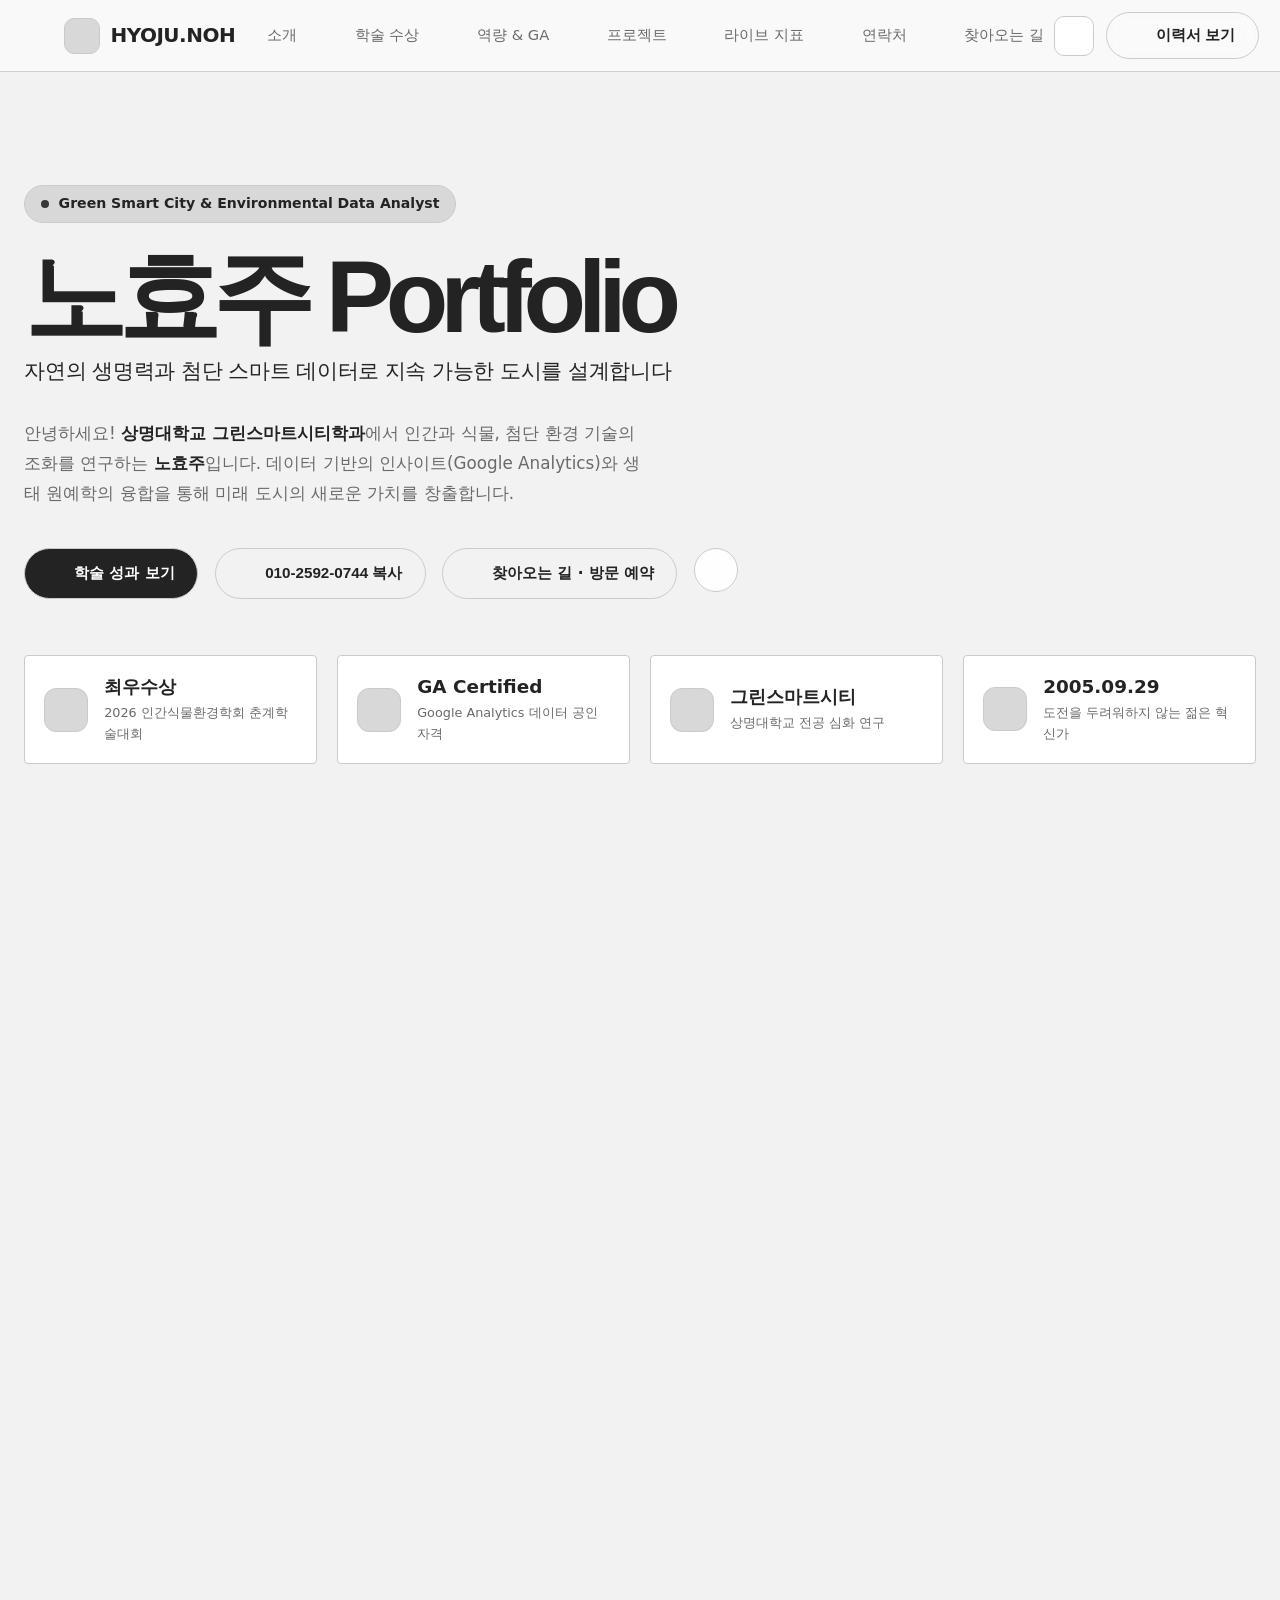
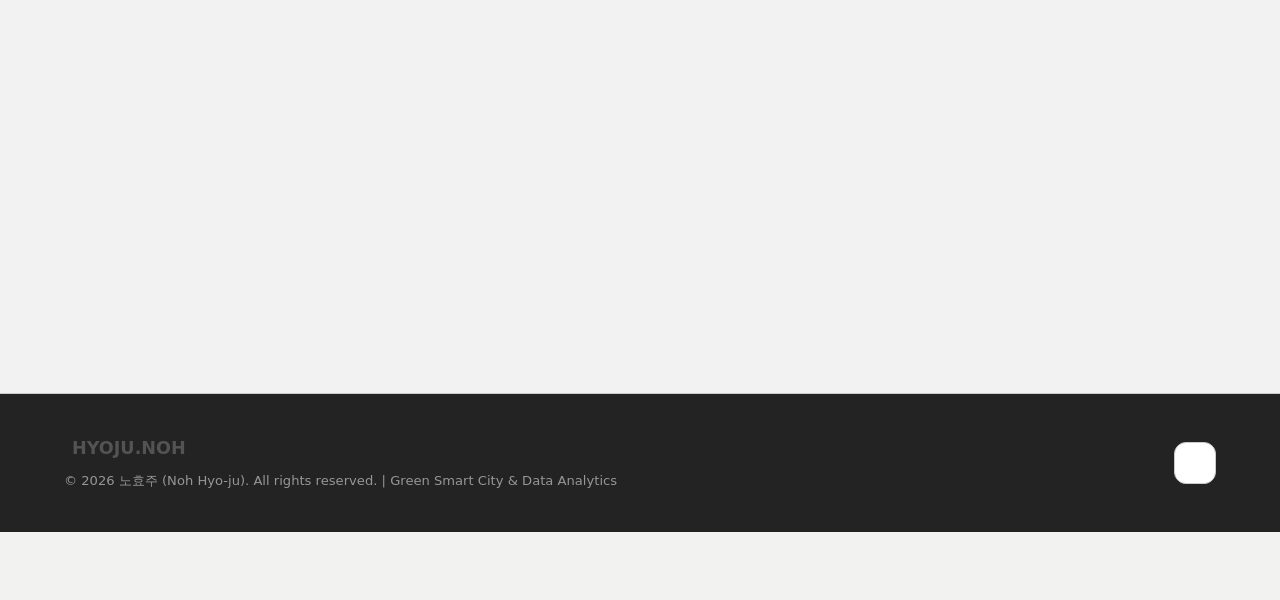
==== commit b725096c: "Link main page to location page via hero and contact buttons - 히어로 버튼 줄과 연락처 영역에 "찾아오는 길 · 방문 예약" 버튼" ====
--- a/frontend/index.html
+++ b/frontend/index.html
@@ -102,6 +102,10 @@
           <i data-lucide="phone"></i>
           <span>010-2592-0744 복사</span>
         </button>
+        <a href="location.html" class="btn btn-glass">
+          <i data-lucide="map-pin"></i>
+          <span>찾아오는 길 · 방문 예약</span>
+        </a>
         <button class="btn btn-icon-only qr-btn" id="openQrBtn" title="모바일 명함 QR">
           <i data-lucide="qr-code"></i>
         </button>
@@ -740,6 +744,10 @@
               <i data-lucide="phone-call"></i>
               <span>지금 전화로 연결하기</span>
             </a>
+            <a href="location.html" class="btn btn-outline w-full location-cta-btn">
+              <i data-lucide="map-pin"></i>
+              <span>찾아오는 길 · 방문 예약</span>
+            </a>
           </div>
         </div>
 
--- a/frontend/style.css
+++ b/frontend/style.css
@@ -0,0 +1,2616 @@
+/* ==========================================================================
+   노효주 포트폴리오 스타일시트 (Eco-Tech & Smart City Design System)
+   ========================================================================== */
+
+:root {
+  /* Animate.css Global Customizations */
+  --animate-duration: 0.85s;
+  --animate-delay: 0.2s;
+
+  /* Dark Theme Palette (Default) */
+  --bg-main: #090e15;
+  --bg-secondary: #0d1520;
+  --bg-card: rgba(15, 23, 42, 0.72);
+  --bg-card-hover: rgba(22, 33, 58, 0.85);
+  --bg-glass: rgba(15, 23, 42, 0.55);
+  --border-glass: rgba(255, 255, 255, 0.08);
+  --border-glow: rgba(16, 185, 129, 0.35);
+  --border-gold: rgba(245, 158, 11, 0.4);
+
+  /* Brand Accents */
+  --accent-emerald: #10b981;
+  --accent-mint: #34d399;
+  --accent-teal: #14b8a6;
+  --accent-lime: #84cc16;
+  --accent-gold: #f59e0b;
+  --accent-gold-light: #fbbf24;
+  --accent-blue: #38bdf8;
+
+  /* Text Colors */
+  --text-main: #f1f5f9;
+  --text-muted: #94a3b8;
+  --text-dim: #64748b;
+  --text-highlight: #6ee7b7;
+
+  /* Shadows & Glows */
+  --glow-emerald: 0 0 35px rgba(16, 185, 129, 0.22);
+  --glow-gold: 0 0 40px rgba(245, 158, 11, 0.25);
+  --shadow-card: 0 10px 30px -10px rgba(0, 0, 0, 0.5);
+
+  /* Transitions */
+  --transition-fast: 0.2s cubic-bezier(0.4, 0, 0.2, 1);
+  --transition-smooth: 0.35s cubic-bezier(0.16, 1, 0.3, 1);
+
+  /* Dimensions */
+  --nav-height: 72px;
+  --container-max: 1200px;
+}
+
+[data-theme="light"] {
+  --bg-main: #f8fafc;
+  --bg-secondary: #f1f5f9;
+  --bg-card: rgba(255, 255, 255, 0.85);
+  --bg-card-hover: rgba(255, 255, 255, 0.98);
+  --bg-glass: rgba(255, 255, 255, 0.7);
+  --border-glass: rgba(0, 0, 0, 0.08);
+  --border-glow: rgba(75, 85, 99, 0.35);
+  --border-gold: rgba(107, 114, 128, 0.35);
+
+  --text-main: #1f2937;
+  --text-muted: #6b7280;
+  --text-dim: #9ca3af;
+  --text-highlight: #4b5563;
+
+  --glow-emerald: 0 0 30px rgba(107, 114, 128, 0.15);
+  --glow-gold: 0 0 30px rgba(107, 114, 128, 0.18);
+  --shadow-card: 0 10px 25px -5px rgba(0, 0, 0, 0.08);
+}
+
+/* ==========================================================================
+   Base & Reset
+   ========================================================================== */
+
+*, *::before, *::after {
+  box-sizing: border-box;
+  margin: 0;
+  padding: 0;
+}
+
+html {
+  scroll-behavior: smooth;
+  font-size: 16px;
+}
+
+body {
+  font-family: "Pretendard", "Plus Jakarta Sans", -apple-system, BlinkMacSystemFont, system-ui, Roboto, sans-serif;
+  background-color: var(--bg-main);
+  color: var(--text-main);
+  line-height: 1.65;
+  overflow-x: hidden;
+  position: relative;
+  transition: background-color var(--transition-smooth), color var(--transition-smooth);
+}
+
+/* Scroll Animation Initial States */
+[data-animate] {
+  opacity: 0;
+  will-change: transform, opacity;
+}
+
+[data-animate].animate__animated {
+  opacity: 1;
+}
+
+/* Ambient Glow Orbs */
+.ambient-glow {
+  position: fixed;
+  border-radius: 50%;
+  filter: blur(120px);
+  pointer-events: none;
+  z-index: 0;
+  opacity: 0.5;
+  transition: opacity var(--transition-smooth);
+}
+
+.orb-1 {
+  width: 500px;
+  height: 500px;
+  top: -100px;
+  right: -100px;
+  background: radial-gradient(circle, rgba(16, 185, 129, 0.25), transparent 70%);
+}
+
+.orb-2 {
+  width: 600px;
+  height: 600px;
+  bottom: 10%;
+  left: -200px;
+  background: radial-gradient(circle, rgba(20, 184, 166, 0.18), transparent 70%);
+}
+
+.orb-3 {
+  width: 450px;
+  height: 450px;
+  top: 45%;
+  right: 10%;
+  background: radial-gradient(circle, rgba(245, 158, 11, 0.12), transparent 70%);
+}
+
+/* Container */
+.container {
+  width: 100%;
+  max-width: var(--container-max);
+  margin: 0 auto;
+  padding: 0 1.5rem;
+  position: relative;
+  z-index: 1;
+}
+
+/* Custom Scrollbar */
+::-webkit-scrollbar {
+  width: 8px;
+}
+::-webkit-scrollbar-track {
+  background: var(--bg-main);
+}
+::-webkit-scrollbar-thumb {
+  background: rgba(16, 185, 129, 0.3);
+  border-radius: 4px;
+}
+::-webkit-scrollbar-thumb:hover {
+  background: rgba(16, 185, 129, 0.6);
+}
+
+/* ==========================================================================
+   Typography & Helpers
+   ========================================================================== */
+
+h1, h2, h3, h4 {
+  font-family: "Outfit", "Pretendard", sans-serif;
+  font-weight: 700;
+  line-height: 1.25;
+  color: var(--text-main);
+}
+
+.gradient-text {
+  background: linear-gradient(135deg, var(--accent-mint) 0%, var(--accent-emerald) 50%, var(--accent-teal) 100%);
+  -webkit-background-clip: text;
+  -webkit-text-fill-color: transparent;
+}
+
+.gradient-text-gold {
+  background: linear-gradient(135deg, #fef08a 0%, var(--accent-gold) 50%, #ea580c 100%);
+  -webkit-background-clip: text;
+  -webkit-text-fill-color: transparent;
+}
+
+.text-emerald { color: var(--accent-emerald) !important; }
+.text-teal { color: var(--accent-teal) !important; }
+.text-amber { color: var(--accent-gold) !important; }
+.text-lime { color: var(--accent-lime) !important; }
+.text-gold { color: var(--accent-gold) !important; }
+
+/* Buttons */
+.btn {
+  display: inline-flex;
+  align-items: center;
+  justify-content: center;
+  gap: 0.55rem;
+  padding: 0.75rem 1.4rem;
+  font-size: 0.95rem;
+  font-weight: 600;
+  border-radius: 12px;
+  cursor: pointer;
+  transition: all var(--transition-fast);
+  text-decoration: none;
+  border: 1px solid transparent;
+  white-space: nowrap;
+}
+
+.btn i {
+  width: 1.15rem;
+  height: 1.15rem;
+}
+
+.btn-primary {
+  background: linear-gradient(135deg, var(--accent-emerald) 0%, #059669 100%);
+  color: #ffffff;
+  box-shadow: 0 4px 18px rgba(16, 185, 129, 0.35);
+}
+
+.btn-primary:hover {
+  transform: translateY(-2px);
+  box-shadow: 0 8px 25px rgba(16, 185, 129, 0.45);
+  background: linear-gradient(135deg, #34d399 0%, #10b981 100%);
+}
+
+.btn-gold {
+  background: linear-gradient(135deg, #f59e0b 0%, #d97706 100%);
+  color: #ffffff;
+  box-shadow: 0 4px 18px rgba(245, 158, 11, 0.35);
+}
+
+.btn-gold:hover {
+  transform: translateY(-2px);
+  box-shadow: 0 8px 25px rgba(245, 158, 11, 0.45);
+  background: linear-gradient(135deg, #fbbf24 0%, #f59e0b 100%);
+}
+
+.btn-outline {
+  background: transparent;
+  color: var(--text-main);
+  border-color: var(--border-glass);
+  backdrop-filter: blur(8px);
+}
+
+.btn-outline:hover {
+  border-color: var(--accent-emerald);
+  color: var(--accent-mint);
+  background: rgba(16, 185, 129, 0.08);
+}
+
+.btn-glass {
+  background: var(--bg-glass);
+  color: var(--text-main);
+  border: 1px solid var(--border-glass);
+  backdrop-filter: blur(12px);
+}
+
+.btn-glass:hover {
+  background: var(--bg-card-hover);
+  border-color: var(--border-glow);
+  transform: translateY(-2px);
+}
+
+.btn-icon-only {
+  width: 44px;
+  height: 44px;
+  padding: 0;
+  border-radius: 12px;
+  background: var(--bg-glass);
+  border: 1px solid var(--border-glass);
+  color: var(--text-main);
+  display: inline-flex;
+  align-items: center;
+  justify-content: center;
+}
+
+.btn-icon-only:hover {
+  border-color: var(--accent-emerald);
+  color: var(--accent-mint);
+  transform: translateY(-2px);
+}
+
+.btn-sm {
+  padding: 0.45rem 0.85rem;
+  font-size: 0.82rem;
+  border-radius: 8px;
+}
+
+.w-full {
+  width: 100%;
+}
+
+/* ==========================================================================
+   Header & Navigation
+   ========================================================================== */
+
+.header {
+  position: fixed;
+  top: 0;
+  left: 0;
+  right: 0;
+  height: var(--nav-height);
+  z-index: 100;
+  transition: all var(--transition-fast);
+  backdrop-filter: blur(16px);
+  -webkit-backdrop-filter: blur(16px);
+  background: rgba(9, 14, 21, 0.75);
+  border-bottom: 1px solid var(--border-glass);
+}
+
+[data-theme="light"] .header {
+  background: rgba(248, 250, 252, 0.82);
+}
+
+.nav-container {
+  height: 100%;
+  display: flex;
+  align-items: center;
+  justify-content: space-between;
+}
+
+.brand-logo {
+  display: flex;
+  align-items: center;
+  gap: 0.65rem;
+  text-decoration: none;
+  font-size: 1.25rem;
+  font-weight: 800;
+  letter-spacing: -0.5px;
+  color: var(--text-main);
+}
+
+.logo-icon {
+  width: 36px;
+  height: 36px;
+  border-radius: 10px;
+  background: linear-gradient(135deg, rgba(16, 185, 129, 0.2), rgba(20, 184, 166, 0.2));
+  border: 1px solid var(--border-glow);
+  display: flex;
+  align-items: center;
+  justify-content: center;
+  color: var(--accent-mint);
+}
+
+.logo-icon i {
+  width: 20px;
+  height: 20px;
+}
+
+.brand-logo .highlight {
+  color: var(--accent-emerald);
+}
+
+.nav-list {
+  display: flex;
+  list-style: none;
+  gap: 1.5rem;
+  align-items: center;
+}
+
+.nav-link {
+  display: flex;
+  align-items: center;
+  gap: 0.4rem;
+  text-decoration: none;
+  color: var(--text-muted);
+  font-size: 0.92rem;
+  font-weight: 500;
+  transition: color var(--transition-fast);
+  padding: 0.4rem 0.6rem;
+  border-radius: 8px;
+}
+
+.nav-link i {
+  width: 1rem;
+  height: 1rem;
+}
+
+.nav-link:hover {
+  color: var(--accent-mint);
+}
+
+.nav-actions {
+  display: flex;
+  align-items: center;
+  gap: 0.75rem;
+}
+
+.theme-toggle-btn {
+  background: var(--bg-glass);
+  border: 1px solid var(--border-glass);
+  color: var(--text-main);
+  width: 40px;
+  height: 40px;
+  border-radius: 10px;
+  cursor: pointer;
+  display: flex;
+  align-items: center;
+  justify-content: center;
+  transition: all var(--transition-fast);
+}
+
+.theme-toggle-btn:hover {
+  border-color: var(--accent-emerald);
+  color: var(--accent-mint);
+}
+
+.theme-toggle-btn .sun-icon { display: none; }
+.theme-toggle-btn .moon-icon { display: block; }
+[data-theme="light"] .theme-toggle-btn .sun-icon { display: block; }
+[data-theme="light"] .theme-toggle-btn .moon-icon { display: none; }
+
+.hamburger-btn {
+  display: none;
+  background: var(--bg-glass);
+  border: 1px solid var(--border-glass);
+  color: var(--text-main);
+  width: 40px;
+  height: 40px;
+  border-radius: 10px;
+  cursor: pointer;
+  align-items: center;
+  justify-content: center;
+}
+
+/* ==========================================================================
+   Hero Section
+   ========================================================================== */
+
+.hero-section {
+  position: relative;
+  min-height: 100vh;
+  padding-top: calc(var(--nav-height) + 3.5rem);
+  padding-bottom: 5rem;
+  display: flex;
+  align-items: center;
+  justify-content: center;
+  overflow: hidden;
+}
+
+.hero-canvas {
+  position: absolute;
+  top: 0;
+  left: 0;
+  width: 100%;
+  height: 100%;
+  pointer-events: none;
+  z-index: 0;
+}
+
+.hero-container {
+  text-align: center;
+  display: flex;
+  flex-direction: column;
+  align-items: center;
+  max-width: 960px;
+}
+
+.hero-badge-wrapper {
+  margin-bottom: 1.5rem;
+}
+
+.status-badge {
+  display: inline-flex;
+  align-items: center;
+  gap: 0.6rem;
+  padding: 0.4rem 1rem;
+  background: rgba(16, 185, 129, 0.12);
+  border: 1px solid rgba(16, 185, 129, 0.35);
+  border-radius: 30px;
+  font-size: 0.88rem;
+  font-weight: 600;
+  color: var(--accent-mint);
+  box-shadow: 0 0 20px rgba(16, 185, 129, 0.15);
+}
+
+.status-pulse {
+  width: 8px;
+  height: 8px;
+  border-radius: 50%;
+  background: var(--accent-emerald);
+  box-shadow: 0 0 0 0 rgba(16, 185, 129, 0.7);
+  animation: pulseGlow 2s infinite;
+}
+
+@keyframes pulseGlow {
+  0% { transform: scale(0.95); box-shadow: 0 0 0 0 rgba(16, 185, 129, 0.7); }
+  70% { transform: scale(1); box-shadow: 0 0 0 8px rgba(16, 185, 129, 0); }
+  100% { transform: scale(0.95); box-shadow: 0 0 0 0 rgba(16, 185, 129, 0); }
+}
+
+.hero-title {
+  font-size: clamp(2.2rem, 5vw, 3.8rem);
+  font-weight: 800;
+  letter-spacing: -1px;
+  margin-bottom: 1.5rem;
+  line-height: 1.25;
+}
+
+.hero-title-tagline {
+  display: block;
+  font-size: clamp(1rem, 2vw, 1.3rem);
+  font-weight: 500;
+  letter-spacing: -0.2px;
+  line-height: 1.4;
+  margin-top: 0.6rem;
+}
+
+.hero-subtitle {
+  font-size: clamp(1rem, 2vw, 1.2rem);
+  color: var(--text-muted);
+  max-width: 780px;
+  line-height: 1.8;
+  margin-bottom: 2.5rem;
+}
+
+.hero-subtitle strong {
+  color: var(--text-main);
+  font-weight: 600;
+}
+
+.hero-actions {
+  display: flex;
+  flex-wrap: wrap;
+  gap: 1rem;
+  justify-content: center;
+  margin-bottom: 3.5rem;
+}
+
+.hero-metrics-ribbon {
+  display: grid;
+  grid-template-columns: repeat(auto-fit, minmax(200px, 1fr));
+  gap: 1.25rem;
+  width: 100%;
+}
+
+.metric-card {
+  display: flex;
+  align-items: center;
+  gap: 1rem;
+  padding: 1.2rem;
+  background: var(--bg-card);
+  border: 1px solid var(--border-glass);
+  border-radius: 16px;
+  backdrop-filter: blur(12px);
+  text-align: left;
+  box-shadow: var(--shadow-card);
+  transition: transform var(--transition-fast), border-color var(--transition-fast);
+}
+
+.metric-card:hover {
+  transform: translateY(-4px);
+  border-color: var(--border-glow);
+}
+
+.metric-icon {
+  width: 44px;
+  height: 44px;
+  border-radius: 12px;
+  background: rgba(16, 185, 129, 0.12);
+  border: 1px solid rgba(16, 185, 129, 0.25);
+  display: flex;
+  align-items: center;
+  justify-content: center;
+  color: var(--accent-mint);
+  flex-shrink: 0;
+}
+
+.metric-icon i {
+  width: 22px;
+  height: 22px;
+}
+
+.metric-value {
+  font-size: 1.15rem;
+  font-weight: 700;
+  color: var(--text-main);
+  line-height: 1.2;
+}
+
+.metric-label {
+  font-size: 0.8rem;
+  color: var(--text-muted);
+  margin-top: 0.25rem;
+}
+
+/* ==========================================================================
+   Section Global Styles
+   ========================================================================== */
+
+.section {
+  padding: 6rem 0;
+  position: relative;
+}
+
+.section-header {
+  text-align: center;
+  max-width: 720px;
+  margin: 0 auto 4rem auto;
+}
+
+.section-pill {
+  display: inline-flex;
+  align-items: center;
+  gap: 0.45rem;
+  padding: 0.35rem 0.9rem;
+  background: rgba(16, 185, 129, 0.1);
+  border: 1px solid rgba(16, 185, 129, 0.25);
+  border-radius: 20px;
+  font-size: 0.82rem;
+  font-weight: 600;
+  color: var(--accent-mint);
+  margin-bottom: 1rem;
+}
+
+.section-pill.gold-pill {
+  background: rgba(245, 158, 11, 0.12);
+  border-color: rgba(245, 158, 11, 0.35);
+  color: var(--accent-gold);
+}
+
+.section-pill i {
+  width: 14px;
+  height: 14px;
+}
+
+.section-title {
+  font-size: clamp(1.8rem, 3.5vw, 2.5rem);
+  font-weight: 800;
+  letter-spacing: -0.5px;
+  margin-bottom: 1rem;
+}
+
+.section-desc {
+  font-size: 1.05rem;
+  color: var(--text-muted);
+  line-height: 1.7;
+}
+
+/* ==========================================================================
+   About Section
+   ========================================================================== */
+
+.about-grid {
+  display: grid;
+  grid-template-columns: 1fr 1.35fr;
+  gap: 2rem;
+  align-items: stretch;
+}
+
+.about-card {
+  background: var(--bg-card);
+  border: 1px solid var(--border-glass);
+  border-radius: 20px;
+  padding: 2.2rem;
+  backdrop-filter: blur(14px);
+  box-shadow: var(--shadow-card);
+}
+
+.profile-spotlight-card {
+  display: flex;
+  flex-direction: column;
+  justify-content: space-between;
+}
+
+.profile-avatar-wrap {
+  display: flex;
+  align-items: center;
+  gap: 1.25rem;
+  margin-bottom: 1.8rem;
+}
+
+.avatar-ring {
+  width: 72px;
+  height: 72px;
+  border-radius: 50%;
+  padding: 3px;
+  background: linear-gradient(135deg, var(--accent-emerald), var(--accent-gold));
+  flex-shrink: 0;
+}
+
+.avatar-inner {
+  width: 100%;
+  height: 100%;
+  border-radius: 50%;
+  background: var(--bg-secondary);
+  display: flex;
+  align-items: center;
+  justify-content: center;
+  color: var(--accent-mint);
+}
+
+.avatar-icon {
+  width: 36px;
+  height: 36px;
+}
+
+.profile-name {
+  font-size: 1.5rem;
+  font-weight: 700;
+}
+
+.profile-en {
+  font-size: 0.95rem;
+  font-weight: 400;
+  color: var(--text-muted);
+}
+
+.profile-role {
+  font-size: 0.92rem;
+  color: var(--accent-mint);
+  margin-top: 0.15rem;
+}
+
+.profile-tags {
+  display: flex;
+  gap: 0.4rem;
+  margin-top: 0.5rem;
+}
+
+.profile-tags .tag {
+  font-size: 0.72rem;
+  padding: 0.15rem 0.55rem;
+  background: rgba(255, 255, 255, 0.05);
+  border-radius: 6px;
+  color: var(--text-muted);
+}
+
+.profile-quote {
+  position: relative;
+  padding: 1.25rem 1.4rem;
+  background: rgba(16, 185, 129, 0.05);
+  border-left: 3px solid var(--accent-emerald);
+  border-radius: 0 12px 12px 0;
+  margin-bottom: 1.8rem;
+  font-style: italic;
+  color: var(--text-main);
+  font-size: 0.95rem;
+  line-height: 1.6;
+}
+
+.quote-icon {
+  width: 20px;
+  height: 20px;
+  color: var(--accent-emerald);
+  opacity: 0.5;
+  margin-bottom: 0.35rem;
+}
+
+.profile-contact-list {
+  display: flex;
+  flex-direction: column;
+  gap: 0.9rem;
+}
+
+.contact-item {
+  display: flex;
+  align-items: center;
+  gap: 0.85rem;
+  font-size: 0.92rem;
+}
+
+.contact-item i {
+  width: 18px;
+  height: 18px;
+  color: var(--accent-mint);
+}
+
+.contact-text .label {
+  color: var(--text-dim);
+  font-size: 0.78rem;
+  display: block;
+}
+
+.contact-text .value {
+  color: var(--text-main);
+  font-weight: 500;
+}
+
+.contact-text .link {
+  text-decoration: none;
+  color: var(--accent-mint);
+  transition: color var(--transition-fast);
+}
+
+.contact-text .link:hover {
+  text-decoration: underline;
+}
+
+/* About Pillars */
+.about-pillars-grid {
+  display: grid;
+  grid-template-columns: repeat(2, 1fr);
+  gap: 1.25rem;
+}
+
+.pillar-card {
+  background: var(--bg-card);
+  border: 1px solid var(--border-glass);
+  border-radius: 16px;
+  padding: 1.6rem;
+  backdrop-filter: blur(12px);
+  transition: all var(--transition-smooth);
+}
+
+.pillar-card:hover {
+  transform: translateY(-4px);
+  border-color: var(--border-glow);
+  background: var(--bg-card-hover);
+}
+
+.pillar-icon-box {
+  width: 46px;
+  height: 46px;
+  border-radius: 12px;
+  display: flex;
+  align-items: center;
+  justify-content: center;
+  margin-bottom: 1.1rem;
+}
+
+.pillar-icon-box i {
+  width: 22px;
+  height: 22px;
+}
+
+.pillar-icon-box.color-1 { background: rgba(16, 185, 129, 0.15); color: var(--accent-emerald); }
+.pillar-icon-box.color-2 { background: rgba(56, 189, 248, 0.15); color: var(--accent-blue); }
+.pillar-icon-box.color-3 { background: rgba(245, 158, 11, 0.15); color: var(--accent-gold); }
+.pillar-icon-box.color-4 { background: rgba(132, 204, 22, 0.15); color: var(--accent-lime); }
+
+.pillar-card h4 {
+  font-size: 1.1rem;
+  margin-bottom: 0.6rem;
+}
+
+.pillar-card p {
+  font-size: 0.88rem;
+  color: var(--text-muted);
+  line-height: 1.6;
+}
+
+/* ==========================================================================
+   Awards Section
+   ========================================================================== */
+
+.award-spotlight-wrapper {
+  max-width: 1000px;
+  margin: 0 auto;
+}
+
+.award-card-main {
+  background: var(--bg-card);
+  border: 1px solid var(--border-gold);
+  border-radius: 24px;
+  padding: 2.5rem;
+  position: relative;
+  overflow: hidden;
+  box-shadow: var(--glow-gold);
+  backdrop-filter: blur(16px);
+}
+
+.award-badge-top {
+  display: flex;
+  justify-content: space-between;
+  align-items: center;
+  margin-bottom: 2rem;
+}
+
+.trophy-badge {
+  display: inline-flex;
+  align-items: center;
+  gap: 0.45rem;
+  padding: 0.4rem 1rem;
+  background: linear-gradient(135deg, rgba(245, 158, 11, 0.2), rgba(234, 88, 12, 0.2));
+  border: 1px solid var(--accent-gold);
+  border-radius: 30px;
+  font-size: 0.9rem;
+  font-weight: 700;
+  color: var(--accent-gold-light);
+}
+
+.trophy-badge i {
+  width: 16px;
+  height: 16px;
+}
+
+.year-badge {
+  font-size: 1.25rem;
+  font-weight: 800;
+  color: var(--text-dim);
+  font-family: "Outfit", sans-serif;
+}
+
+.award-content-grid {
+  display: grid;
+  grid-template-columns: 280px 1fr;
+  gap: 2.5rem;
+  align-items: center;
+}
+
+.award-visual {
+  text-align: center;
+  display: flex;
+  flex-direction: column;
+  align-items: center;
+}
+
+.award-medal-art {
+  position: relative;
+  width: 140px;
+  height: 140px;
+  margin-bottom: 1.2rem;
+}
+
+.medal-circle {
+  width: 100%;
+  height: 100%;
+  border-radius: 50%;
+  background: radial-gradient(circle at 30% 30%, #fef08a, #f59e0b 60%, #b45309 100%);
+  display: flex;
+  align-items: center;
+  justify-content: center;
+  box-shadow: 0 0 45px rgba(245, 158, 11, 0.45);
+  color: #78350f;
+}
+
+.large-trophy-icon {
+  width: 68px;
+  height: 68px;
+}
+
+.award-association {
+  display: flex;
+  flex-direction: column;
+  gap: 0.2rem;
+}
+
+.org-name {
+  font-size: 0.95rem;
+  font-weight: 700;
+  color: var(--text-main);
+}
+
+.conf-name {
+  font-size: 0.85rem;
+  color: var(--accent-gold);
+}
+
+.award-details {
+  display: flex;
+  flex-direction: column;
+  gap: 1.2rem;
+}
+
+.award-poster-block {
+  margin-top: 2rem;
+  padding-top: 2rem;
+  border-top: 1px solid var(--border-gold);
+  text-align: center;
+}
+
+.award-poster-img {
+  max-width: 100%;
+  width: 480px;
+  border-radius: 12px;
+  box-shadow: 0 12px 40px rgba(0, 0, 0, 0.25);
+}
+
+.award-poster-caption {
+  margin-top: 0.8rem;
+  font-size: 0.82rem;
+  color: var(--text-dim);
+}
+
+.award-category-tag {
+  font-size: 0.82rem;
+  font-weight: 700;
+  letter-spacing: 0.5px;
+  color: var(--accent-mint);
+  text-transform: uppercase;
+}
+
+.award-title {
+  font-size: 1.75rem;
+  font-weight: 800;
+  line-height: 1.35;
+}
+
+.award-summary {
+  font-size: 0.96rem;
+  color: var(--text-muted);
+  line-height: 1.7;
+}
+
+.award-highlights-grid {
+  display: grid;
+  grid-template-columns: 1fr;
+  gap: 0.75rem;
+  background: rgba(0, 0, 0, 0.2);
+  padding: 1.25rem;
+  border-radius: 14px;
+  border: 1px solid var(--border-glass);
+}
+
+.highlight-item {
+  display: flex;
+  align-items: flex-start;
+  gap: 0.75rem;
+  font-size: 0.88rem;
+}
+
+.highlight-item .h-icon {
+  color: var(--accent-emerald);
+  flex-shrink: 0;
+  margin-top: 2px;
+}
+
+.highlight-item .h-icon i {
+  width: 16px;
+  height: 16px;
+}
+
+.highlight-item strong {
+  display: inline-block;
+  margin-right: 0.4rem;
+  color: var(--text-main);
+}
+
+.highlight-item span {
+  color: var(--text-muted);
+}
+
+/* ==========================================================================
+   Skills & Certifications Section
+   ========================================================================== */
+
+.skills-cert-grid {
+  display: grid;
+  grid-template-columns: 1fr 1.15fr;
+  gap: 2rem;
+  align-items: stretch;
+}
+
+.cert-card-special {
+  background: var(--bg-card);
+  border: 1px solid var(--border-glass);
+  border-radius: 20px;
+  padding: 2.2rem;
+  backdrop-filter: blur(14px);
+  display: flex;
+  flex-direction: column;
+  justify-content: space-between;
+  box-shadow: var(--shadow-card);
+}
+
+.cert-header {
+  display: flex;
+  align-items: center;
+  gap: 1rem;
+  margin-bottom: 1.5rem;
+}
+
+.cert-brand-logo {
+  width: 52px;
+  height: 52px;
+  border-radius: 12px;
+  background: rgba(245, 158, 11, 0.1);
+  border: 1px solid rgba(245, 158, 11, 0.3);
+  display: flex;
+  align-items: center;
+  justify-content: center;
+  flex-shrink: 0;
+}
+
+.cert-org {
+  font-size: 0.8rem;
+  color: var(--accent-gold);
+  font-weight: 600;
+  text-transform: uppercase;
+}
+
+.cert-title {
+  font-size: 1.35rem;
+  font-weight: 700;
+}
+
+.cert-verified-pill {
+  margin-left: auto;
+  display: inline-flex;
+  align-items: center;
+  gap: 0.35rem;
+  font-size: 0.75rem;
+  font-weight: 700;
+  color: var(--accent-mint);
+  background: rgba(16, 185, 129, 0.12);
+  border: 1px solid rgba(16, 185, 129, 0.3);
+  padding: 0.25rem 0.65rem;
+  border-radius: 20px;
+}
+
+.cert-verified-pill i {
+  width: 14px;
+  height: 14px;
+}
+
+.cert-desc {
+  font-size: 0.92rem;
+  color: var(--text-muted);
+  line-height: 1.7;
+  margin-bottom: 1.5rem;
+}
+
+.cert-skills-chips {
+  display: flex;
+  flex-wrap: wrap;
+  gap: 0.5rem;
+  margin-bottom: 1.5rem;
+}
+
+.cert-skills-chips .chip {
+  display: inline-flex;
+  align-items: center;
+  gap: 0.4rem;
+  font-size: 0.8rem;
+  padding: 0.4rem 0.75rem;
+  background: rgba(255, 255, 255, 0.05);
+  border: 1px solid var(--border-glass);
+  border-radius: 8px;
+  color: var(--text-main);
+}
+
+.cert-skills-chips .chip i {
+  width: 14px;
+  height: 14px;
+  color: var(--accent-mint);
+}
+
+.ga-feature-box {
+  background: rgba(16, 185, 129, 0.06);
+  border: 1px solid rgba(16, 185, 129, 0.2);
+  border-radius: 12px;
+  padding: 1.1rem 1.3rem;
+}
+
+.ga-feature-box .box-title {
+  display: flex;
+  align-items: center;
+  gap: 0.45rem;
+  font-size: 0.88rem;
+  font-weight: 700;
+  color: var(--accent-mint);
+  margin-bottom: 0.4rem;
+}
+
+.ga-feature-box .box-title i {
+  width: 16px;
+  height: 16px;
+}
+
+.ga-feature-box p {
+  font-size: 0.85rem;
+  color: var(--text-muted);
+  line-height: 1.6;
+}
+
+/* Competency Card */
+.tech-competency-card {
+  background: var(--bg-card);
+  border: 1px solid var(--border-glass);
+  border-radius: 20px;
+  padding: 2.2rem;
+  backdrop-filter: blur(14px);
+  box-shadow: var(--shadow-card);
+}
+
+.comp-title {
+  display: flex;
+  align-items: center;
+  gap: 0.5rem;
+  font-size: 1.25rem;
+  margin-bottom: 1.8rem;
+}
+
+.comp-title i {
+  width: 20px;
+  height: 20px;
+  color: var(--accent-mint);
+}
+
+.skill-meter-group {
+  display: flex;
+  flex-direction: column;
+  gap: 1.35rem;
+}
+
+.skill-label-wrap {
+  display: flex;
+  justify-content: space-between;
+  font-size: 0.9rem;
+  font-weight: 600;
+  margin-bottom: 0.45rem;
+}
+
+.skill-name {
+  color: var(--text-main);
+}
+
+.skill-percent {
+  color: var(--accent-mint);
+  font-family: "Outfit", sans-serif;
+}
+
+.progress-bar-bg {
+  width: 100%;
+  height: 8px;
+  background: rgba(255, 255, 255, 0.08);
+  border-radius: 10px;
+  overflow: hidden;
+}
+
+.progress-bar-fill {
+  height: 100%;
+  background: linear-gradient(90deg, var(--accent-teal), var(--accent-emerald), var(--accent-lime));
+  border-radius: 10px;
+  transition: width 1.2s cubic-bezier(0.16, 1, 0.3, 1);
+}
+
+/* ==========================================================================
+   Live Dashboard Section
+   ========================================================================== */
+
+.dashboard-shell {
+  background: var(--bg-card);
+  border: 1px solid var(--border-glass);
+  border-radius: 24px;
+  padding: 2rem;
+  box-shadow: var(--shadow-card);
+  backdrop-filter: blur(16px);
+}
+
+.dash-toolbar {
+  display: flex;
+  justify-content: space-between;
+  align-items: center;
+  flex-wrap: wrap;
+  gap: 1rem;
+  padding-bottom: 1.5rem;
+  border-bottom: 1px solid var(--border-glass);
+  margin-bottom: 2rem;
+}
+
+.dash-status {
+  display: flex;
+  align-items: center;
+  gap: 0.6rem;
+  font-size: 0.8rem;
+  font-weight: 700;
+  letter-spacing: 1px;
+  color: var(--accent-mint);
+}
+
+.live-dot {
+  width: 8px;
+  height: 8px;
+  border-radius: 50%;
+  background: #ef4444;
+  box-shadow: 0 0 10px #ef4444;
+  animation: pulseLive 1.5s infinite;
+}
+
+@keyframes pulseLive {
+  0%, 100% { opacity: 1; transform: scale(1); }
+  50% { opacity: 0.4; transform: scale(0.85); }
+}
+
+.dash-tabs {
+  display: flex;
+  gap: 0.5rem;
+  background: rgba(0, 0, 0, 0.25);
+  padding: 0.3rem;
+  border-radius: 10px;
+}
+
+.dash-tab {
+  padding: 0.4rem 0.85rem;
+  font-size: 0.82rem;
+  font-weight: 600;
+  border: none;
+  background: transparent;
+  color: var(--text-muted);
+  border-radius: 6px;
+  cursor: pointer;
+  transition: all var(--transition-fast);
+}
+
+.dash-tab.active {
+  background: var(--accent-emerald);
+  color: #ffffff;
+}
+
+.dash-tab:hover:not(.active) {
+  color: var(--text-main);
+}
+
+.dash-metric-cards-grid {
+  display: grid;
+  grid-template-columns: repeat(auto-fit, minmax(220px, 1fr));
+  gap: 1.25rem;
+  margin-bottom: 2rem;
+}
+
+.dash-stat-card {
+  background: rgba(255, 255, 255, 0.03);
+  border: 1px solid var(--border-glass);
+  border-radius: 16px;
+  padding: 1.3rem;
+  transition: transform var(--transition-fast);
+}
+
+.dash-stat-card:hover {
+  transform: translateY(-3px);
+  border-color: var(--border-glow);
+}
+
+.stat-head {
+  display: flex;
+  justify-content: space-between;
+  align-items: center;
+  font-size: 0.82rem;
+  color: var(--text-muted);
+  margin-bottom: 0.6rem;
+}
+
+.stat-number {
+  font-size: 1.9rem;
+  font-weight: 800;
+  font-family: "Outfit", sans-serif;
+  color: var(--text-main);
+  line-height: 1.1;
+  margin-bottom: 0.5rem;
+}
+
+.stat-unit {
+  font-size: 1.05rem;
+  font-weight: 500;
+  margin-left: 0.2rem;
+  color: var(--text-dim);
+}
+
+.stat-trend {
+  display: flex;
+  align-items: center;
+  gap: 0.3rem;
+  font-size: 0.78rem;
+}
+
+.stat-trend.positive {
+  color: var(--accent-mint);
+}
+
+.stat-trend i {
+  width: 14px;
+  height: 14px;
+}
+
+.dash-canvas-box {
+  background: rgba(0, 0, 0, 0.2);
+  border: 1px solid var(--border-glass);
+  border-radius: 18px;
+  padding: 1.5rem;
+}
+
+.chart-header {
+  display: flex;
+  justify-content: space-between;
+  align-items: center;
+  margin-bottom: 1.25rem;
+}
+
+.chart-title {
+  font-size: 1rem;
+  font-weight: 700;
+  display: block;
+}
+
+.chart-subtitle {
+  font-size: 0.78rem;
+  color: var(--text-dim);
+}
+
+#liveTelemetryCanvas {
+  width: 100%;
+  height: 220px;
+  display: block;
+}
+
+/* Dashboard neutral palette */
+.dashboard-section .dashboard-shell {
+  background: #ffffff;
+  border-color: #d1d5db;
+  box-shadow: 0 16px 36px rgba(15, 23, 42, 0.08);
+}
+
+.dashboard-section .dash-toolbar {
+  border-bottom-color: #e5e7eb;
+}
+
+.dashboard-section .dash-status {
+  color: #4b5563;
+}
+
+.dashboard-section .dash-tabs {
+  background: #f3f4f6;
+}
+
+.dashboard-section .dash-tab {
+  color: #6b7280;
+}
+
+.dashboard-section .dash-tab.active {
+  background: #4b5563;
+  color: #ffffff;
+}
+
+.dashboard-section .dash-tab:hover:not(.active) {
+  color: #111827;
+}
+
+.dashboard-section .dash-stat-card {
+  background: #f9fafb;
+  border-color: #e5e7eb;
+}
+
+.dashboard-section .dash-stat-card:hover {
+  border-color: #9ca3af;
+}
+
+.dashboard-section .stat-head,
+.dashboard-section .stat-trend.positive {
+  color: #6b7280;
+}
+
+.dashboard-section .stat-number {
+  color: #111827;
+}
+
+.dashboard-section .stat-unit,
+.dashboard-section .chart-subtitle {
+  color: #9ca3af;
+}
+
+.dashboard-section .dash-stat-card .text-emerald,
+.dashboard-section .dash-stat-card .text-teal,
+.dashboard-section .dash-stat-card .text-amber,
+.dashboard-section .dash-stat-card .text-lime {
+  color: #6b7280;
+}
+
+.dashboard-section .dash-canvas-box {
+  background: #f9fafb;
+  border-color: #e5e7eb;
+}
+
+.dashboard-section .chart-title {
+  color: #1f2937;
+}
+
+/* Portfolio-wide neutral visual system */
+body {
+  background-color: #f3f4f6;
+  color: #1f2937;
+  filter: grayscale(1);
+}
+
+body::before,
+body::after {
+  opacity: 0.18;
+}
+
+/* Editorial portfolio direction */
+:root {
+  --bg-main: #f2f0e9;
+  --bg-secondary: #e8e6df;
+  --bg-card: #ffffff;
+  --bg-card-hover: #ffffff;
+  --bg-glass: rgba(255, 255, 255, 0.84);
+  --border-glass: #1f2420;
+  --border-glow: #1f2420;
+  --border-gold: #c9ff3f;
+  --accent-emerald: #1f2420;
+  --accent-mint: #1f2420;
+  --accent-teal: #1f2420;
+  --accent-lime: #c9ff3f;
+  --accent-gold: #1f2420;
+  --accent-gold-light: #c9ff3f;
+  --accent-blue: #1f2420;
+  --text-main: #1f2420;
+  --text-muted: #636863;
+  --text-dim: #8b908a;
+  --text-highlight: #1f2420;
+  --shadow-card: 6px 6px 0 rgba(31, 36, 32, 0.12);
+}
+
+html,
+body {
+  background: var(--bg-main);
+}
+
+body {
+  filter: none;
+}
+
+.ambient-glow {
+  display: none;
+}
+
+.header {
+  background: rgba(242, 240, 233, 0.92);
+  border-bottom: 1px solid #d2d0c8;
+  box-shadow: none;
+}
+
+.logo-icon,
+.metric-icon,
+.pillar-icon-box,
+.status-badge {
+  background: var(--accent-lime);
+  border-color: var(--border-glass);
+  color: var(--text-main);
+  box-shadow: none;
+}
+
+.brand-logo .highlight,
+.nav-link:hover,
+.gradient-text,
+.gradient-text-gold,
+.text-emerald,
+.text-teal,
+.text-amber,
+.text-lime,
+.text-gold {
+  color: var(--text-main) !important;
+  -webkit-text-fill-color: currentColor;
+}
+
+.gradient-text,
+.gradient-text-gold {
+  background: none;
+}
+
+.hero-section {
+  min-height: 92vh;
+  align-items: flex-end;
+  padding-top: calc(var(--nav-height) + 5rem);
+  padding-bottom: 4rem;
+}
+
+.hero-container {
+  align-items: flex-start;
+  max-width: 1280px;
+  text-align: left;
+}
+
+.hero-title {
+  max-width: 980px;
+  font-size: clamp(3.4rem, 8vw, 8.4rem);
+  letter-spacing: -0.08em;
+  line-height: 0.98;
+  margin-bottom: 2rem;
+}
+
+.hero-subtitle {
+  max-width: 620px;
+  font-size: 1.05rem;
+}
+
+.hero-actions {
+  justify-content: flex-start;
+}
+
+.btn {
+  border-radius: 999px;
+  border-color: var(--border-glass);
+}
+
+.btn-primary,
+.btn-gold {
+  background: var(--text-main);
+  color: #ffffff;
+  box-shadow: none;
+}
+
+.btn-primary:hover,
+.btn-gold:hover {
+  background: var(--accent-lime);
+  color: var(--text-main);
+  box-shadow: none;
+}
+
+.btn-outline,
+.btn-glass {
+  background: transparent;
+  color: var(--text-main);
+  border-color: var(--border-glass);
+}
+
+.btn-outline:hover,
+.btn-glass:hover {
+  background: var(--accent-lime);
+  border-color: var(--border-glass);
+  color: var(--text-main);
+}
+
+.metric-card,
+.about-card,
+.pillar-card,
+.award-card-main,
+.cert-card,
+.project-card,
+.dashboard-shell,
+.contact-info-panel,
+.contact-form-panel {
+  background: #ffffff;
+  border: 1px solid var(--border-glass);
+  border-radius: 4px;
+  box-shadow: none;
+}
+
+.metric-card:hover,
+.project-card:hover,
+.dash-stat-card:hover {
+  transform: translateY(-4px);
+  border-color: var(--border-glass);
+  box-shadow: 6px 6px 0 var(--accent-lime);
+}
+
+.section {
+  padding: 8rem 0;
+}
+
+.section-header {
+  max-width: 900px;
+  text-align: left;
+}
+
+.section-title {
+  font-size: clamp(2.4rem, 5vw, 5.2rem);
+  letter-spacing: -0.07em;
+}
+
+.section-pill,
+.project-tag {
+  border-radius: 999px;
+  background: var(--accent-lime);
+  color: var(--text-main);
+  border-color: var(--border-glass);
+}
+
+.projects-grid {
+  grid-template-columns: repeat(2, minmax(0, 1fr));
+  gap: 1rem;
+}
+
+.project-img-banner {
+  height: 240px;
+  border-bottom: 1px solid var(--border-glass);
+}
+
+.project-body {
+  padding: 1.5rem;
+}
+
+.project-title {
+  font-size: 1.55rem;
+  letter-spacing: -0.04em;
+}
+
+.project-tech-tags span {
+  background: var(--bg-secondary);
+  color: var(--text-main);
+  border: 1px solid #d2d0c8;
+  border-radius: 999px;
+}
+
+.project-details {
+  border-top-color: #d2d0c8;
+}
+
+.project-details dt {
+  color: var(--text-main);
+}
+
+.dashboard-section .dashboard-shell,
+.dashboard-section .dash-stat-card,
+.dashboard-section .dash-canvas-box {
+  border-radius: 4px;
+}
+
+.footer {
+  background: var(--text-main);
+  color: #ffffff;
+}
+
+@media (max-width: 760px) {
+  .hero-section {
+    min-height: auto;
+    padding-top: 9rem;
+  }
+
+  .hero-title {
+    font-size: clamp(3rem, 16vw, 5rem);
+  }
+
+  .projects-grid {
+    grid-template-columns: 1fr;
+  }
+}
+
+/* Final neutral palette override */
+html[data-theme="light"] {
+  --bg-main: #f2f2f0;
+  --bg-secondary: #e7e7e4;
+  --bg-card: #ffffff;
+  --bg-card-hover: #ffffff;
+  --bg-glass: rgba(255, 255, 255, 0.9);
+  --border-glass: #c9cbc8;
+  --border-glow: #6b706b;
+  --border-gold: #9b9f9b;
+  --accent-emerald: #343834;
+  --accent-mint: #4f554f;
+  --accent-teal: #5f655f;
+  --accent-lime: #d8d9d5;
+  --accent-gold: #343834;
+  --accent-gold-light: #d8d9d5;
+  --accent-blue: #626862;
+  --text-main: #202420;
+  --text-muted: #666c66;
+  --text-dim: #929792;
+  --text-highlight: #343834;
+  --glow-emerald: 0 0 30px rgba(52, 56, 52, 0.12);
+  --glow-gold: 0 0 30px rgba(52, 56, 52, 0.12);
+}
+
+html[data-theme="light"] .gradient-text,
+html[data-theme="light"] .gradient-text-gold {
+  background: none;
+  color: var(--text-main);
+  -webkit-text-fill-color: currentColor;
+}
+
+html[data-theme="light"] .footer {
+  background: #202420;
+}
+
+html[data-theme="light"] body {
+  filter: grayscale(1);
+}
+
+/* ==========================================================================
+   Projects Section
+   ========================================================================== */
+
+.projects-grid {
+  display: grid;
+  grid-template-columns: repeat(auto-fit, minmax(320px, 1fr));
+  gap: 2rem;
+}
+
+.project-card {
+  background: var(--bg-card);
+  border: 1px solid var(--border-glass);
+  border-radius: 20px;
+  overflow: hidden;
+  box-shadow: var(--shadow-card);
+  transition: all var(--transition-smooth);
+  display: flex;
+  flex-direction: column;
+}
+
+.project-card:hover {
+  transform: translateY(-6px);
+  border-color: var(--border-glow);
+  box-shadow: var(--glow-emerald);
+}
+
+.project-img-banner {
+  height: 170px;
+  position: relative;
+  display: flex;
+  align-items: flex-end;
+  padding: 1.2rem;
+}
+
+.banner-1 {
+  background: linear-gradient(135deg, #064e3b, #0f766e);
+}
+.banner-2 {
+  background: linear-gradient(135deg, #1e3a8a, #0369a1);
+}
+.banner-3 {
+  background: linear-gradient(135deg, #14532d, #15803d);
+}
+.banner-4 {
+  background: #0b1f14;
+}
+
+.banner-photo {
+  position: absolute;
+  inset: 0;
+  width: 100%;
+  height: 100%;
+  object-fit: cover;
+}
+
+.banner-overlay {
+  position: absolute;
+  top: 0;
+  left: 0;
+  width: 100%;
+  height: 100%;
+  background: radial-gradient(circle at top right, rgba(255,255,255,0.15), transparent);
+}
+
+.banner-4 .banner-overlay {
+  background: linear-gradient(to top, rgba(0, 0, 0, 0.75), rgba(0, 0, 0, 0.05) 55%);
+}
+
+.project-tag {
+  position: relative;
+  z-index: 2;
+  font-size: 0.75rem;
+  font-weight: 700;
+  padding: 0.3rem 0.75rem;
+  background: rgba(0, 0, 0, 0.6);
+  backdrop-filter: blur(8px);
+  border-radius: 20px;
+  color: var(--text-main);
+  border: 1px solid rgba(255, 255, 255, 0.15);
+}
+
+.banner-icon-float {
+  position: absolute;
+  top: 1.2rem;
+  right: 1.2rem;
+  width: 44px;
+  height: 44px;
+  border-radius: 12px;
+  background: rgba(255, 255, 255, 0.12);
+  backdrop-filter: blur(8px);
+  display: flex;
+  align-items: center;
+  justify-content: center;
+  color: #ffffff;
+}
+
+.project-body {
+  padding: 1.8rem;
+  flex: 1;
+  display: flex;
+  flex-direction: column;
+  justify-content: space-between;
+}
+
+.project-title {
+  font-size: 1.2rem;
+  font-weight: 700;
+  margin-bottom: 0.75rem;
+  line-height: 1.4;
+}
+
+.project-summary {
+  font-size: 0.88rem;
+  color: var(--text-muted);
+  line-height: 1.65;
+  margin-bottom: 1.5rem;
+}
+
+.project-tech-tags {
+  display: flex;
+  flex-wrap: wrap;
+  gap: 0.4rem;
+}
+
+.project-tech-tags span {
+  font-size: 0.75rem;
+  padding: 0.25rem 0.6rem;
+  background: rgba(16, 185, 129, 0.1);
+  border-radius: 6px;
+  color: var(--accent-mint);
+}
+
+.panel-view-btn {
+  margin-top: 1.25rem;
+  align-self: flex-start;
+}
+
+.project-detail-toggle {
+  margin-top: 1.25rem;
+  align-self: flex-start;
+}
+
+.project-detail-toggle svg {
+  transition: transform var(--transition-fast);
+}
+
+.project-detail-toggle.is-open svg {
+  transform: rotate(180deg);
+}
+
+.project-details {
+  margin-top: 1.25rem;
+  padding-top: 1.25rem;
+  border-top: 1px solid var(--border-glass);
+}
+
+.project-details dl {
+  display: grid;
+  gap: 0.85rem;
+}
+
+.project-details dl > div {
+  display: grid;
+  grid-template-columns: 5.5rem 1fr;
+  gap: 0.75rem;
+}
+
+.project-details dt {
+  color: var(--accent-mint);
+  font-size: 0.78rem;
+  font-weight: 700;
+}
+
+.project-details dd {
+  color: var(--text-muted);
+  font-size: 0.82rem;
+  line-height: 1.6;
+}
+
+/* ==========================================================================
+   Contact Section
+   ========================================================================== */
+
+.contact-card-grid {
+  display: grid;
+  grid-template-columns: 1fr 1.25fr;
+  gap: 2.5rem;
+  max-width: 1050px;
+  margin: 0 auto;
+}
+
+.contact-info-panel,
+.contact-form-panel {
+  background: var(--bg-card);
+  border: 1px solid var(--border-glass);
+  border-radius: 24px;
+  padding: 2.5rem;
+  box-shadow: var(--shadow-card);
+  backdrop-filter: blur(16px);
+}
+
+.contact-info-panel h3,
+.contact-form-panel h3 {
+  font-size: 1.4rem;
+  margin-bottom: 0.5rem;
+}
+
+.contact-info-panel p {
+  font-size: 0.92rem;
+  color: var(--text-muted);
+  margin-bottom: 2rem;
+}
+
+.info-items-stack {
+  display: flex;
+  flex-direction: column;
+  gap: 1.2rem;
+  margin-bottom: 2.2rem;
+}
+
+.info-box {
+  display: flex;
+  align-items: center;
+  gap: 1rem;
+  padding: 1rem 1.2rem;
+  background: rgba(255, 255, 255, 0.03);
+  border: 1px solid var(--border-glass);
+  border-radius: 14px;
+  position: relative;
+}
+
+.i-icon {
+  width: 40px;
+  height: 40px;
+  border-radius: 10px;
+  background: rgba(16, 185, 129, 0.12);
+  display: flex;
+  align-items: center;
+  justify-content: center;
+  color: var(--accent-mint);
+  flex-shrink: 0;
+}
+
+.i-details {
+  flex: 1;
+}
+
+.i-label {
+  font-size: 0.75rem;
+  color: var(--text-dim);
+  display: block;
+}
+
+.i-val {
+  font-size: 0.95rem;
+  font-weight: 600;
+  color: var(--text-main);
+}
+
+.i-val.link {
+  color: var(--accent-mint);
+  text-decoration: none;
+}
+
+.mini-copy-btn {
+  background: transparent;
+  border: none;
+  color: var(--text-muted);
+  cursor: pointer;
+  padding: 0.4rem;
+  border-radius: 6px;
+  transition: all var(--transition-fast);
+}
+
+.mini-copy-btn:hover {
+  color: var(--accent-mint);
+  background: rgba(16, 185, 129, 0.1);
+}
+
+/* Contact Form */
+.contact-form {
+  display: flex;
+  flex-direction: column;
+  gap: 1.3rem;
+  margin-top: 1.5rem;
+}
+
+.form-group label {
+  font-size: 0.85rem;
+  font-weight: 600;
+  color: var(--text-main);
+  margin-bottom: 0.45rem;
+  display: block;
+}
+
+.input-wrap {
+  position: relative;
+  display: flex;
+  align-items: center;
+}
+
+.input-wrap i {
+  position: absolute;
+  left: 1rem;
+  width: 18px;
+  height: 18px;
+  color: var(--text-dim);
+  pointer-events: none;
+}
+
+.input-wrap input,
+.input-wrap textarea {
+  width: 100%;
+  padding: 0.85rem 1rem 0.85rem 2.75rem;
+  background: rgba(0, 0, 0, 0.25);
+  border: 1px solid var(--border-glass);
+  border-radius: 12px;
+  color: var(--text-main);
+  font-family: inherit;
+  font-size: 0.92rem;
+  outline: none;
+  transition: border-color var(--transition-fast);
+}
+
+[data-theme="light"] .input-wrap input,
+[data-theme="light"] .input-wrap textarea {
+  background: rgba(255, 255, 255, 0.8);
+}
+
+.input-wrap textarea {
+  padding-left: 2.75rem;
+  resize: vertical;
+}
+
+.input-wrap input:focus,
+.input-wrap textarea:focus {
+  border-color: var(--accent-emerald);
+}
+
+/* ==========================================================================
+   Footer
+   ========================================================================== */
+
+.footer {
+  padding: 2.5rem 0;
+  border-top: 1px solid var(--border-glass);
+  background: var(--bg-main);
+}
+
+.footer-container {
+  display: flex;
+  justify-content: space-between;
+  align-items: center;
+  flex-wrap: wrap;
+  gap: 1.5rem;
+}
+
+.footer-logo {
+  display: flex;
+  align-items: center;
+  gap: 0.5rem;
+  font-size: 1.1rem;
+  font-weight: 800;
+  color: var(--accent-mint);
+  margin-bottom: 0.4rem;
+}
+
+.footer-copy {
+  font-size: 0.82rem;
+  color: var(--text-dim);
+}
+
+.back-to-top-btn {
+  width: 42px;
+  height: 42px;
+  border-radius: 12px;
+  background: var(--bg-card);
+  border: 1px solid var(--border-glass);
+  color: var(--text-main);
+  cursor: pointer;
+  display: flex;
+  align-items: center;
+  justify-content: center;
+  transition: all var(--transition-fast);
+}
+
+.back-to-top-btn:hover {
+  border-color: var(--accent-emerald);
+  color: var(--accent-mint);
+  transform: translateY(-3px);
+}
+
+/* ==========================================================================
+   Toast Notification
+   ========================================================================== */
+
+.toast {
+  position: fixed;
+  bottom: 2rem;
+  right: 2rem;
+  background: var(--bg-secondary);
+  border: 1px solid var(--accent-emerald);
+  box-shadow: 0 10px 30px rgba(0,0,0,0.5), var(--glow-emerald);
+  padding: 0.85rem 1.4rem;
+  border-radius: 14px;
+  display: flex;
+  align-items: center;
+  gap: 0.75rem;
+  z-index: 1000;
+  transform: translateY(100px);
+  opacity: 0;
+  transition: all 0.3s cubic-bezier(0.16, 1, 0.3, 1);
+  pointer-events: none;
+}
+
+.toast.show {
+  transform: translateY(0);
+  opacity: 1;
+  pointer-events: auto;
+}
+
+.toast-icon {
+  width: 20px;
+  height: 20px;
+  color: var(--accent-mint);
+}
+
+.toast-msg {
+  font-size: 0.92rem;
+  font-weight: 600;
+  color: var(--text-main);
+}
+
+/* ==========================================================================
+   Modals
+   ========================================================================== */
+
+.modal-overlay {
+  position: fixed;
+  top: 0;
+  left: 0;
+  width: 100vw;
+  height: 100vh;
+  background: rgba(0, 0, 0, 0.75);
+  backdrop-filter: blur(8px);
+  display: flex;
+  align-items: center;
+  justify-content: center;
+  z-index: 500;
+  opacity: 0;
+  visibility: hidden;
+  transition: opacity 0.25s ease, visibility 0.25s ease;
+  padding: 1.5rem;
+}
+
+.modal-overlay.active {
+  opacity: 1;
+  visibility: visible;
+}
+
+.modal-card {
+  background: var(--bg-secondary);
+  border: 1px solid var(--border-glass);
+  border-radius: 20px;
+  width: 100%;
+  max-width: 650px;
+  max-height: 90vh;
+  overflow-y: auto;
+  box-shadow: var(--shadow-card);
+  display: flex;
+  flex-direction: column;
+  transform: scale(0.95);
+  transition: transform 0.25s cubic-bezier(0.16, 1, 0.3, 1);
+}
+
+.modal-overlay.active .modal-card {
+  transform: scale(1);
+}
+
+.modal-header {
+  padding: 1.5rem 1.8rem;
+  border-bottom: 1px solid var(--border-glass);
+  display: flex;
+  justify-content: space-between;
+  align-items: center;
+}
+
+.modal-badge {
+  display: inline-flex;
+  align-items: center;
+  gap: 0.35rem;
+  font-size: 0.75rem;
+  font-weight: 700;
+  color: var(--accent-gold);
+  margin-bottom: 0.25rem;
+}
+
+.modal-badge i {
+  width: 14px;
+  height: 14px;
+}
+
+.modal-close-btn {
+  background: transparent;
+  border: none;
+  color: var(--text-muted);
+  cursor: pointer;
+  padding: 0.4rem;
+  border-radius: 8px;
+}
+
+.modal-close-btn:hover {
+  color: var(--text-main);
+  background: rgba(255, 255, 255, 0.08);
+}
+
+.modal-body {
+  padding: 1.8rem;
+  font-size: 0.95rem;
+  line-height: 1.7;
+}
+
+.modal-footer {
+  padding: 1.2rem 1.8rem;
+  border-top: 1px solid var(--border-glass);
+  display: flex;
+  justify-content: flex-end;
+  gap: 0.75rem;
+}
+
+.award-modal-info-box {
+  background: rgba(255, 255, 255, 0.03);
+  border: 1px solid var(--border-glass);
+  border-radius: 12px;
+  padding: 1.1rem;
+  margin-bottom: 1.5rem;
+}
+
+.award-modal-info-box .row {
+  display: flex;
+  justify-content: space-between;
+  margin-bottom: 0.35rem;
+  font-size: 0.88rem;
+}
+
+.modal-section-h4 {
+  display: flex;
+  align-items: center;
+  gap: 0.45rem;
+  font-size: 1.05rem;
+  margin: 1.2rem 0 0.5rem 0;
+  color: var(--accent-mint);
+}
+
+.modal-list {
+  padding-left: 1.2rem;
+  margin-bottom: 1rem;
+  font-size: 0.9rem;
+  color: var(--text-muted);
+}
+
+.modal-list li {
+  margin-bottom: 0.4rem;
+}
+
+/* Printable CV Modal */
+.resume-modal-card {
+  max-width: 720px;
+}
+
+.cv-header {
+  display: flex;
+  justify-content: space-between;
+  align-items: flex-start;
+  flex-wrap: wrap;
+  gap: 1rem;
+  margin-bottom: 1rem;
+}
+
+.cv-name {
+  font-size: 1.75rem;
+}
+
+.cv-gender {
+  font-size: 1rem;
+  font-weight: 400;
+  color: var(--text-muted);
+}
+
+.cv-sub {
+  font-size: 0.9rem;
+  color: var(--accent-mint);
+}
+
+.cv-contact-box {
+  font-size: 0.85rem;
+  color: var(--text-muted);
+  background: rgba(255, 255, 255, 0.05);
+  padding: 0.6rem 0.9rem;
+  border-radius: 8px;
+}
+
+.cv-divider {
+  border: none;
+  height: 1px;
+  background: var(--border-glass);
+  margin: 1.2rem 0;
+}
+
+.cv-section {
+  margin-bottom: 1.4rem;
+}
+
+.cv-section h4 {
+  display: flex;
+  align-items: center;
+  gap: 0.45rem;
+  font-size: 1.05rem;
+  color: var(--accent-mint);
+  margin-bottom: 0.65rem;
+}
+
+.cv-entry {
+  display: grid;
+  grid-template-columns: 80px 1fr;
+  gap: 1rem;
+  font-size: 0.9rem;
+  margin-bottom: 0.6rem;
+}
+
+.cv-date {
+  color: var(--text-dim);
+  font-weight: 600;
+}
+
+.cv-bullet-list {
+  padding-left: 1.2rem;
+  font-size: 0.9rem;
+  color: var(--text-muted);
+}
+
+.cv-bullet-list li {
+  margin-bottom: 0.35rem;
+}
+
+/* QR Modal */
+.qr-modal-card {
+  max-width: 400px;
+}
+
+.qr-modal-body {
+  display: flex;
+  flex-direction: column;
+  align-items: center;
+  text-align: center;
+}
+
+.qr-code-box {
+  background: #ffffff;
+  padding: 1.25rem;
+  border-radius: 16px;
+  margin-bottom: 1.2rem;
+}
+
+.qr-canvas-wrap {
+  display: flex;
+  justify-content: center;
+  align-items: center;
+}
+
+.qr-inst {
+  font-size: 0.82rem;
+  color: #475569;
+  margin-top: 0.6rem;
+}
+
+.vcard-quick-info {
+  font-size: 0.92rem;
+  text-align: left;
+  width: 100%;
+  background: rgba(255, 255, 255, 0.03);
+  border: 1px solid var(--border-glass);
+  padding: 1rem;
+  border-radius: 12px;
+}
+
+.vcard-quick-info p {
+  margin-bottom: 0.3rem;
+}
+
+.vcard-quick-info a {
+  color: var(--accent-mint);
+  text-decoration: none;
+}
+
+/* Panel Viewer Modal */
+.panel-modal-card {
+  max-width: 960px;
+}
+
+.panel-modal-body {
+  padding: 0;
+  display: flex;
+  justify-content: center;
+  background: #000;
+  max-height: 72vh;
+  overflow: auto;
+}
+
+.panel-full-img {
+  display: block;
+  width: 100%;
+  height: auto;
+}
+
+/* ==========================================================================
+   Print Stylesheet
+   ========================================================================== */
+
+@media print {
+  body * {
+    visibility: hidden;
+  }
+  #resumeModal,
+  #resumeModal * {
+    visibility: visible;
+  }
+  #resumeModal {
+    position: absolute;
+    left: 0;
+    top: 0;
+    width: 100%;
+    height: auto;
+    background: #ffffff !important;
+    padding: 0;
+  }
+  .modal-card {
+    box-shadow: none !important;
+    border: none !important;
+    background: #ffffff !important;
+    color: #000000 !important;
+    max-width: 100% !important;
+  }
+  .modal-header, .modal-footer {
+    display: none !important;
+  }
+  .printable-cv {
+    color: #000000 !important;
+    padding: 0 !important;
+  }
+  .cv-name, h1, h2, h3, h4, strong {
+    color: #000000 !important;
+  }
+  .cv-sub {
+    color: #059669 !important;
+  }
+  .cv-contact-box {
+    background: #f1f5f9 !important;
+    color: #000000 !important;
+    border: 1px solid #cbd5e1 !important;
+  }
+}
+
+/* ==========================================================================
+   Responsive Breakpoints
+   ========================================================================== */
+
+@media (max-width: 992px) {
+  .about-grid,
+  .skills-cert-grid,
+  .contact-card-grid {
+    grid-template-columns: 1fr;
+  }
+  .award-content-grid {
+    grid-template-columns: 1fr;
+    text-align: center;
+  }
+  .award-highlights-grid {
+    text-align: left;
+  }
+}
+
+@media (max-width: 768px) {
+  .hamburger-btn {
+    display: flex;
+  }
+  .nav-menu {
+    position: fixed;
+    top: var(--nav-height);
+    left: 0;
+    right: 0;
+    background: var(--bg-main);
+    border-bottom: 1px solid var(--border-glass);
+    padding: 1.5rem;
+    transform: translateY(-150%);
+    transition: transform var(--transition-fast);
+  }
+  .nav-menu.open {
+    transform: translateY(0);
+  }
+  .nav-list {
+    flex-direction: column;
+    align-items: flex-start;
+    gap: 1rem;
+  }
+  .cv-btn span {
+    display: none;
+  }
+  .about-pillars-grid {
+    grid-template-columns: 1fr;
+  }
+}
+
+/* ==========================================================================
+   찾아오는 길 바로가기 (메뉴·버튼)
+   ========================================================================== */
+.location-cta-btn {
+  margin-top: 0.75rem;
+}
+
+/* 메뉴 글자가 세로로 줄바꿈되지 않도록 고정 */
+.nav-link {
+  white-space: nowrap;
+}
+
+/* 메뉴 7개가 한 줄에 들어가도록 간격 축소 */
+.nav-list {
+  gap: 1rem;
+}
+
+/* 메뉴 항목이 한 줄에 다 들어가지 않는 폭에서는 햄버거 메뉴로 전환 */
+@media (max-width: 1180px) {
+  .hamburger-btn {
+    display: flex;
+  }
+  .nav-menu {
+    position: fixed;
+    top: var(--nav-height);
+    left: 0;
+    right: 0;
+    background: var(--bg-main);
+    border-bottom: 1px solid var(--border-glass);
+    padding: 1.5rem;
+    transform: translateY(-150%);
+    transition: transform var(--transition-fast);
+  }
+  .nav-menu.open {
+    transform: translateY(0);
+  }
+  .nav-list {
+    flex-direction: column;
+    align-items: flex-start;
+    gap: 1rem;
+  }
+}
